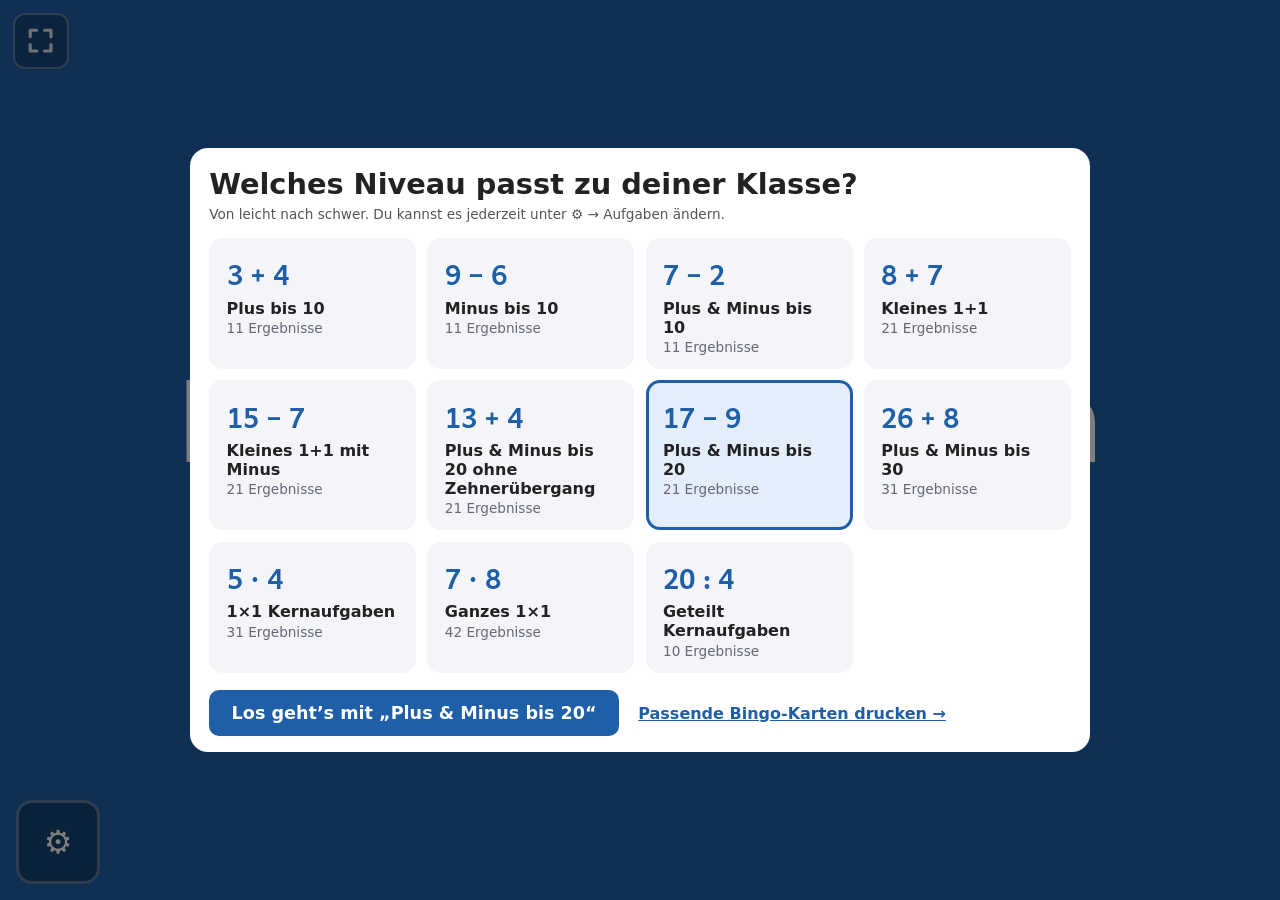
==== index.html @ 3960f3a4 "Tafel: Punktebild im großen Pop-up mit Knopf zum Ergebnis Co-Authored-By: Claude Sonnet 5.5 <noreply" ====
<!doctype html>
<html lang="de">
<head>
  <meta charset="utf-8">
  <meta name="viewport" content="width=device-width, initial-scale=1, viewport-fit=cover">
  <meta name="theme-color" content="#1f5fa8">
  <meta name="apple-mobile-web-app-capable" content="yes">
  <meta name="mobile-web-app-capable" content="yes">
  <meta name="apple-mobile-web-app-title" content="Mathe-Bingo">
  <meta name="apple-mobile-web-app-status-bar-style" content="black-translucent">
  <title>Mathe-Bingo</title>
  <link rel="manifest" href="manifest.webmanifest">
  <link rel="apple-touch-icon" href="icons/icon-180.png">
  <link rel="stylesheet" href="style.css?v=35">
</head>
<body class="game">

<div id="screenTouch" class="screen">
  <button id="btnTouch" aria-label="Aufgabe würfeln"></button>
  <p id="touchCount" class="touch-count" hidden></p>
  <h1 id="startTitle">Bitte berühren</h1>
  <p id="startHint">Tippe, um eine Aufgabe zu würfeln</p>
</div>

<div id="screenTask" class="screen" hidden>
  <div id="task" class="task schrift" aria-live="polite"></div>
  <!-- fester Platz unter der Aufgabe: Aufdecken verschiebt die Aufgabe nicht -->
  <div id="taskExtras">
    <div id="dots" class="dots"></div>
    <button id="btnDots" class="result-btn" hidden>Punktebild zeigen</button>
    <button id="btnResult" class="result-btn" hidden>Ergebnis zeigen</button>
    <div id="result" class="result schrift" hidden></div>
  </div>
</div>

<div id="screenDone" class="screen" hidden>
  <div id="doneTitle">Alle Aufgaben wurden gewürfelt! 🎉</div>
  <span id="doneHint">Drücke „Weiter“, um neu zu starten.</span>
</div>

<div id="screenBoard" class="screen" hidden>
  <div id="boardCount"></div>
  <div id="boardMain">
    <div id="boardLast" class="schrift" aria-live="polite"></div>
    <!-- fester Platz unter der Aufgabe: Aufdecken verschiebt die Aufgabe nicht -->
    <div id="boardExtras">
      <button id="btnBoardDots" class="result-btn" hidden>Punktebild zeigen</button>
      <button id="btnBoardResult" class="result-btn" hidden>Ergebnis zeigen</button>
    </div>
  </div>
  <button id="btnBoardList" hidden>Alle Ergebnisse</button>
  <div id="boardList" class="schrift" title="Antippen zum Verstecken" hidden></div>
  <button id="btnBoardFs" hidden></button>
  <div id="dotsPop" class="schrift" hidden title="Antippen zum Schließen"></div>
  <div id="resultPop" class="schrift" hidden title="Antippen zum Schließen"></div>
</div>

<div id="tafelBtns" hidden>
  <button id="btnTafelDots">Tafel: Punktebild</button>
  <button id="btnTafelResult">Tafel: Ergebnis</button>
</div>

<div id="syncDot" hidden></div>
<div id="repeatHint">🔊 Nochmal</div>
<div id="lockBar"></div>
<canvas id="confetti" hidden></canvas>
<button id="btnWeiter" hidden>Weiter</button>
<button id="btnGear" aria-label="Einstellungen">⚙️</button>
<button id="btnFs" hidden></button>

<div id="drawer" hidden>
  <div id="drawerInner" role="dialog" aria-label="Einstellungen">
    <div id="drawerHead">
      <h2>⚙️ Einstellungen</h2>
      <button id="btnCloseDrawer">✕ Schließen</button>
    </div>
    <div id="drawerTabs" role="tablist">
      <button data-tab="spiel" role="tab"><span class="ico">🎲</span>Spiel</button>
      <button data-tab="aufgaben" role="tab"><span class="ico">🧮</span>Aufgaben</button>
      <button data-tab="geraet" role="tab"><span class="ico">📱</span>Dieses iPad</button>
      <button data-tab="verbinden" role="tab"><span class="ico">📡</span>Verbinden<span id="tabDot" hidden></span></button>
      <button data-tab="mehr" role="tab"><span class="ico">➕</span>Mehr</button>
    </div>

    <div id="drawerBody">
      <!-- ── Spiel ─────────────────────────────────────────── -->
      <section data-tab="spiel">
        <div class="scard">
          <h3>Gewürfelte Aufgaben <span class="tiny" id="drawnCount"></span></h3>
          <div class="tiny" id="drawnHint">In der Reihenfolge, in der sie gewürfelt wurden. Die neueste ist gelb umrandet.</div>
          <div id="drawnTasks" class="schrift"></div>
          <div class="btnrow">
            <button id="btnUndo" class="sbtn light">↶ Letzte zurücknehmen</button>
            <button id="btnReset" class="sbtn dark">↺ Neues Spiel</button>
            <button id="btnSort" class="sbtn light">Nach Größe sortieren</button>
          </div>
        </div>
        <div class="scard">
          <h3>Zahlen im Topf <span class="tiny" id="topfCount"></span></h3>
          <div class="tiny">Antippen, um eine Zahl heraus- oder hineinzunehmen.</div>
          <div id="topfGrid" class="toggle-grid schrift"></div>
          <div class="btnrow">
            <button id="btnTopfAll" class="sbtn light">Alle</button>
            <button id="btnTopfNone" class="sbtn light">Keine</button>
            <button id="btnTopfNoZero" class="sbtn light">Ohne 0</button>
          </div>
        </div>
      </section>

      <!-- ── Aufgaben ──────────────────────────────────────── -->
      <section data-tab="aufgaben" hidden>
        <div class="scard">
          <h3>Schnellwahl</h3>
          <button id="btnAllLevels" class="sbtn dark">Alle Niveaus mit Beispielen ansehen</button>
          <div class="btnrow" id="presets"></div>
        </div>
        <div class="scard">
          <h3>Was kommt nur einmal?</h3>
          <div class="seg words" id="uniqueSeg">
            <button data-unique="result">Jedes Ergebnis</button>
            <button data-unique="task">Jede Aufgabe</button>
          </div>
          <div class="tiny"><b>Jedes Ergebnis</b>: für Bingo und Lotto, jede Zahl im Topf kommt genau einmal.
            <b>Jede Aufgabe</b>: keine Aufgabe doppelt, aber ein Ergebnis kann mehrmals kommen (z. B. 3 + 4 und später 5 + 2).
            Eine Änderung startet ein neues Spiel, der Topf bleibt.</div>
        </div>
        <div class="scard">
          <div class="tiny">Eine Änderung hier startet ein neues Spiel.</div>
          <div class="setrow">
            <span class="lbl">Rechenart</span>
            <div class="seg schrift" id="modeSeg">
              <button data-mode="plus" aria-label="Plus">+</button>
              <button data-mode="minus" aria-label="Minus">−</button>
              <button data-mode="plusminus" aria-label="Plus und Minus">+ −</button>
              <button data-mode="mal" aria-label="Mal">·</button>
              <button data-mode="geteilt" aria-label="Geteilt">:</button>
              <button data-mode="malgeteilt" aria-label="Mal und Geteilt">· :</button>
            </div>
          </div>
          <div class="setrow" id="rowMax">
            <span class="lbl">Zahlenraum bis</span>
            <div class="seg schrift" id="maxSeg">
              <button data-max="5">5</button>
              <button data-max="10">10</button>
              <button data-max="20">20</button>
              <button data-max="30">30</button>
              <button data-max="50">50</button>
              <button data-max="100">100</button>
            </div>
          </div>
          <div class="setrow" id="rowSmall">
            <label class="switch"><span class="lbl">Kleines 1+1 <span class="tiny">beide Zahlen höchstens 10, z. B. 7 + 8, 15 − 7</span></span><input type="checkbox" id="chkSmall"></label>
          </div>
          <div class="setrow" id="rowCrossing">
            <label class="switch"><span class="lbl">Zehnerübergang <span class="tiny">z. B. 8 + 5, 13 − 6</span></span><input type="checkbox" id="chkCrossing"></label>
          </div>
          <div class="setrow col" id="rowRows">
            <span class="lbl">Einmaleins-Reihen</span>
            <div id="rowGrid" class="toggle-grid schrift"></div>
            <div class="btnrow">
              <button id="btnRowsCore" class="sbtn light">Kernreihen 1, 2, 5, 10</button>
              <button id="btnRowsAll" class="sbtn light">Alle</button>
            </div>
          </div>
          <div class="setrow" id="rowSquares">
            <label class="switch"><span class="lbl">Quadrataufgaben <span class="tiny">3 · 3, 4 · 4 …</span></span><input type="checkbox" id="chkSquares"></label>
          </div>
        </div>
      </section>

      <!-- ── Dieses iPad ───────────────────────────────────── -->
      <section data-tab="geraet" hidden>
        <div class="scard">
          <div class="tiny">Diese Einstellungen gelten nur für dieses Gerät.</div>
          <div class="setrow col">
            <span class="lbl">Farbe</span>
            <div id="colorRow"></div>
            <div class="tiny">Gewürfelte Aufgaben erscheinen in dieser Farbe, auch auf der Tafel.</div>
          </div>
          <div class="setrow">
            <span class="lbl">Punktebild</span>
            <div class="seg words" id="dotsSeg">
              <button data-show="off">Aus</button>
              <button data-show="tap">Auf Antippen</button>
              <button data-show="always">Immer</button>
            </div>
          </div>
          <div class="setrow">
            <span class="lbl">Ergebnis</span>
            <div class="seg words" id="resultSeg">
              <button data-show="off">Aus</button>
              <button data-show="tap">Auf Antippen</button>
              <button data-show="always">Immer</button>
            </div>
            <div class="tiny full">„Auf Antippen“: Unter der Aufgabe erscheint ein Knopf, der Punktebild oder Ergebnis aufdeckt.</div>
          </div>
          <div class="setrow">
            <label class="switch"><span class="lbl">Aufgabe vorlesen <span class="tiny">echte Stimme (Jeuwre)</span></span><input type="checkbox" data-opt="speech"></label>
          </div>
          <div class="setrow">
            <label class="lbl" for="optVolume">Lautstärke</label>
            <div class="ctl vol">
              <input id="optVolume" type="range" data-opt="volume" min="0.1" max="1" step="0.05">
              <span class="tiny" id="volVal"></span>
            </div>
          </div>
          <div class="setrow">
            <span class="lbl">Stimmprobe</span>
            <button id="btnTestVoice" class="sbtn light">🔊 Probe hören</button>
          </div>
          <div class="setrow col">
            <span class="lbl">Würfel-Klang <span class="tiny">Antippen zum Anhören und Auswählen</span></span>
            <div id="soundList" class="sound-list"></div>
          </div>
          <div class="setrow">
            <label class="switch"><span class="lbl">Konfetti beim Ergebnis</span><input type="checkbox" data-opt="fxConfetti"></label>
          </div>
          <div class="setrow" id="rowFullscreen">
            <span class="lbl">Vollbild</span>
            <button id="btnFullscreen" class="sbtn light">Einschalten</button>
          </div>
        </div>

        <div class="scard">
          <h3>Würfeln</h3>
          <div class="setrow">
            <span class="lbl">Würfeln mit</span>
            <div class="seg words" id="trigSeg">
              <button data-trig="tap">Antippen</button>
              <button data-trig="switch">Taster</button>
              <button data-trig="both">Beides</button>
            </div>
          </div>
          <div class="setrow" id="keyRow">
            <span class="lbl">Der Taster sendet</span>
            <div class="seg words" id="keySeg">
              <button data-key="Space">Leertaste</button>
              <button data-key="Enter">Enter</button>
              <button data-key="mouse">Mausklick</button>
              <button id="btnLearn">Anlernen</button>
            </div>
            <div class="tiny full" id="keyInfo"></div>
            <div class="tiny full">Wichtig: Die „Schaltersteuerung“ in den iPad-Bedienungshilfen muss für diesen Taster aus sein.</div>
          </div>
          <div class="setrow">
            <label class="switch"><span class="lbl">„Weiter“-Knopf nach jeder Aufgabe</span><input type="checkbox" id="optWeiter"></label>
          </div>
          <div class="setrow" id="lockRow">
            <span class="lbl">Sperrzeit nach dem Ergebnis</span>
            <div class="seg words" id="lockSeg">
              <button data-lock="0">0 s</button>
              <button data-lock="3">3 s</button>
              <button data-lock="5">5 s</button>
              <button data-lock="10">10 s</button>
              <button data-lock="20">20 s</button>
            </div>
            <div class="tiny full">Beginnt, wenn die Aufgabe fertig vorgelesen ist. So lange bleibt die Aufgabe stehen, bevor neu gewürfelt werden kann. Antippen in dieser Zeit liest sie nochmal vor.</div>
          </div>
        </div>

      </section>

      <!-- ── Verbinden ─────────────────────────────────────── -->
      <section data-tab="verbinden" hidden>
        <div class="scard">
          <h3>Status</h3>
          <div class="tiny" id="syncStatus">Nicht verbunden. Dieses iPad spielt allein.</div>
          <div id="codeBig" hidden></div>
        </div>

        <div class="scard">
          <h3 id="shareTitle">Gemeinsames Spiel starten</h3>
          <div class="tiny" id="shareDesc">Mehrere iPads würfeln dann aus einem Topf, kein Ergebnis kommt doppelt.</div>
          <button id="btnShare" class="sbtn bigbtn">Gemeinsames Spiel starten</button>
          <div id="qrBox" class="qr-box" hidden>
            <div id="qr" class="qr"></div>
            <div class="tiny">Mit der Kamera eines anderen iPads scannen. Läuft die App dort vom Home-Bildschirm, stattdessen den Spielcode eintippen.</div>
          </div>
        </div>

        <div class="scard" id="joinBox">
          <h3>Einem Spiel beitreten</h3>
          <div class="tiny">Den Spielcode eingeben, der auf dem anderen iPad unter ⚙️ → Verbinden steht.</div>
          <div class="btnrow">
            <input id="joinInput" type="text" autocapitalize="off" autocomplete="off" spellcheck="false" placeholder="Spielcode">
            <button id="btnJoin" class="sbtn">Beitreten</button>
          </div>
          <div class="tiny" id="joinError" hidden>Diesen Code kenne ich nicht. Er steht auf dem anderen iPad unter ⚙️ → Verbinden.</div>
        </div>

        <div class="scard">
          <h3>Tafel-Ansicht (Beamer, Smartboard)</h3>
          <div class="tiny" id="boardInfo">Erst ein gemeinsames Spiel starten oder beitreten, dann lässt sich hier die Tafel verbinden.</div>
          <div class="tiny" id="boardLinkBox" hidden>Link für den Beamer-Rechner: <b id="boardLink"></b></div>
          <div class="btnrow">
            <button id="btnBoardQr" class="sbtn" hidden>QR-Code für die Tafel</button>
            <button id="btnCopyBoard" class="sbtn light" hidden>Link kopieren</button>
            <button id="btnBoardMode" class="sbtn light" hidden>Dieses Gerät als Tafel</button>
          </div>
          <div id="qrBoardBox" class="qr-box" hidden>
            <div id="qrBoard" class="qr"></div>
            <div class="tiny">Mit der Kamera der Tafel scannen. Sie öffnet dann die Tafel-Ansicht.</div>
          </div>
        </div>

        <div class="scard">
          <div class="tiny">Der Abgleich braucht Internet und läuft über einen öffentlichen Server (HiveMQ, als Ersatz EMQX).
            Übertragen werden nur die Aufgaben, die Aufgaben-Einstellungen und ein zufälliger Spielcode, keine Namen und keine Gerätedaten.
            Vorlesen, Klang und die anderen Einstellungen unter „Dieses iPad“ bleiben auf jedem Gerät für sich.</div>
          <button id="btnLeave" class="sbtn light" hidden>Verbindung trennen</button>
        </div>
      </section>

      <!-- ── Mehr ──────────────────────────────────────────── -->
      <section data-tab="mehr" hidden>
        <div class="scard">
          <h3>🖨️ Bingokarten und Lottoscheine</h3>
          <div class="tiny">Zum Ausdrucken, mit genau den Zahlen im Topf.</div>
          <a class="sbtn" href="druck.html">Ausdrucke öffnen</a>
        </div>
        <div class="scard">
          <h3>📖 Anleitung</h3>
          <div class="tiny">Alles zum Spielen, zu den Einstellungen, zum Taster, zum Verbinden und zu den Ausdrucken.</div>
          <button id="btnGuide" class="sbtn light">Anleitung öffnen</button>
        </div>
        <div class="scard">
          <h3>ℹ️ Über diese App</h3>
          <div class="tiny">Mathe-Bingo. Alle Apps wurden per Vibe-Coding mit Claude erstellt.</div>
          <p class="copyright-line" style="margin:16px 0 0;font-size:.8rem;opacity:.75;text-align:center;line-height:1.4;text-align:left">© 2026 Walteroelf · Work in Progress · <a href="https://github.com/Walteroelf/MatheBingo/blob/main/LICENSE.md" target="_blank" rel="noopener" style="color:inherit">CC BY-NC-SA 4.0</a></p>
        </div>
      </section>
    </div>
  </div>
</div>

<div id="guide" hidden>
  <div id="guideInner" role="dialog" aria-label="Anleitung">
    <div id="guideHead">
      <h2>📖 Anleitung</h2>
      <button id="btnCloseGuide">✕ Schließen</button>
    </div>
    <div id="guideBody"></div>
  </div>
</div>

<div id="levels" hidden>
  <div id="levelsInner" role="dialog" aria-label="Aufgabenniveau wählen">
    <h2>Welches Niveau passt zu deiner Klasse?</h2>
    <p class="tiny">Von leicht nach schwer. Du kannst es jederzeit unter ⚙️ → Aufgaben ändern.</p>
    <div id="levelGrid"></div>
    <div id="levelFoot">
      <button id="btnLevelGo" class="sbtn"></button>
      <button id="btnLevelCancel" class="sbtn light">Abbrechen</button>
      <a id="btnLevelPrint" href="druck.html">Passende Bingo-Karten drucken →</a>
    </div>
  </div>
</div>

<dialog id="confirmDlg">
  <p id="confirmText"></p>
  <div class="dlg-actions">
    <button type="button" id="confirmNo" class="sbtn light">Abbrechen</button>
    <button type="button" id="confirmYes" class="sbtn">Ja, weiter</button>
  </div>
</dialog>

<script src="core.js?v=24"></script>
<script src="sounds.js?v=18"></script>
<script src="sync.js?v=6"></script>
<script src="guide.js?v=1"></script>
<script src="app.js?v=39"></script>
<script>
if ('serviceWorker' in navigator) navigator.serviceWorker.register('sw.js').catch(() => {});
</script>
</body>
</html>
---- style.css ----
/* Andika: Leselern-Schrift von SIL (OFL), wie im ABC-Bingo */
@font-face {
  font-family: "Andika"; font-weight: 400; font-display: block;
  src: url("fonts/andika-latin-400.woff2") format("woff2");
}
@font-face {
  font-family: "Andika"; font-weight: 700; font-display: block;
  src: url("fonts/andika-latin-700.woff2") format("woff2");
}

/* Mathe ist blau: Berühren-Bildschirm hell, Aufgaben-Bildschirm dunkel */
:root {
  --blue: #1f5fa8;
  --blue-dark: #123a6b;
  --yellow: #f0c020;
  --panel: #f6f8fa;
  --text: #1d2433;
  --muted: #555;
}

*, *::before, *::after { box-sizing: border-box; }
html, body { margin: 0; font-family: system-ui, -apple-system, "Segoe UI", sans-serif; color: var(--text); }
button, input, select { font: inherit; }
button { cursor: pointer; }
button:disabled { opacity: 0.45; cursor: not-allowed; }
button:focus-visible, input:focus-visible, select:focus-visible, a:focus-visible { outline: 3px solid var(--yellow); outline-offset: 2px; }
[hidden] { display: none !important; }

.schrift { font-family: "Andika", system-ui, sans-serif; font-weight: 700; }

/* ---------- Spiel ---------- */
body.game {
  width: 100%; height: 100%;
  overflow: hidden;
  -webkit-user-select: none; user-select: none;
  touch-action: manipulation;
  overscroll-behavior: none;
}
.screen {
  position: fixed; inset: 0;
  display: flex; flex-direction: column;
  align-items: center; justify-content: center;
}

#screenTouch { background: var(--blue); color: #fff; }
#screenTouch h1 {
  font-size: clamp(2.8rem, 11vw, 7rem);
  font-weight: 900; text-align: center; padding: 1rem; margin: 0;
  pointer-events: none;
}
#screenTouch p {
  color: rgba(255, 255, 255, 0.75);
  font-size: clamp(1rem, 3.5vw, 2rem);
  margin: 1rem 0 0; text-align: center; padding: 0 1rem;
  pointer-events: none;
}
#screenTouch .touch-count {
  position: absolute; top: calc(1.2rem + env(safe-area-inset-top)); left: 0; right: 0;
  margin: 0; font-size: clamp(0.9rem, 2.8vw, 1.4rem);
}
#btnTouch {
  position: absolute; inset: 0;
  background: transparent; border: none;
  -webkit-tap-highlight-color: transparent;
}

/* Obere Hälfte: Aufgabe (unten bündig), untere Hälfte: Punktebild und Ergebnis.
   Feste Aufteilung wie auf der Tafel, damit die Aufgabe beim Aufdecken stehen bleibt.
   Sind Punktebild und Ergebnis beide aus, steht die Aufgabe in der Mitte. */
#screenTask {
  background: var(--blue-dark); color: #fff; padding: 1rem 1rem 8rem; cursor: pointer;
  display: grid; grid-template-rows: 1fr 1fr; justify-items: center;
}
#screenTask .task { align-self: end; padding-bottom: 3vh; }
#taskExtras {
  align-self: stretch; align-content: flex-start; min-height: 0; max-width: 100%; overflow: hidden;
  display: flex; flex-wrap: wrap; justify-content: center; align-items: center;
  gap: 2vh 5vw; padding-top: 3vh;
}
#screenTask.noextras { grid-template-rows: 1fr; }
#screenTask.noextras .task { align-self: center; padding-bottom: 0; }
#screenTask.noextras #taskExtras { display: none; }
#screenTask .task {
  font-size: min(22vw, 40vh);
  line-height: 1;
  display: flex; align-items: center; gap: 0.18em;
  white-space: nowrap;
  font-variant-numeric: tabular-nums;
  pointer-events: none;
  transition: opacity 0.1s;
}
#screenTask .task.rolling { opacity: 0.2; }
#screenTask .op { color: var(--yellow); }
#screenTask .op.mul { font-size: 1.05em; line-height: 0.5; }

/* Ergebnis-Knopf mittig unter dem Punktebild */
.result-btn {
  padding: 14px 30px; border-radius: 16px;
  border: 3px solid rgba(255, 255, 255, 0.6); background: rgba(255, 255, 255, 0.12);
  color: #fff; font-weight: 800; font-size: clamp(1.1rem, 3vw, 1.6rem);
  -webkit-tap-highlight-color: transparent;
}
.result { font-size: min(12vw, 20vh); line-height: 1; color: var(--yellow); pointer-events: none; }

#screenDone {
  background: var(--blue-dark); color: #fff;
  font-size: clamp(1.6rem, 6vw, 3.2rem); font-weight: 900;
  text-align: center; padding: 2rem;
}
#screenDone span { font-size: 0.55em; font-weight: 400; margin-top: 1rem; }

#btnWeiter {
  position: fixed;
  right: calc(1rem + env(safe-area-inset-right)); bottom: calc(1rem + env(safe-area-inset-bottom));
  width: clamp(80px, 18vw, 110px); height: clamp(80px, 18vw, 110px);
  border-radius: 20px;
  background: linear-gradient(180deg, #3a86e0, #174a86);
  color: #fff; border: 4px solid #fff;
  font-weight: 900; font-size: clamp(0.95rem, 2.5vw, 1.2rem);
  box-shadow: 0 10px 28px rgba(0, 0, 0, 0.4);
  z-index: 60;
  -webkit-tap-highlight-color: transparent;
}

#btnGear {
  position: fixed;
  left: calc(1rem + env(safe-area-inset-left)); bottom: calc(1rem + env(safe-area-inset-bottom));
  width: clamp(64px, 14vw, 84px); height: clamp(64px, 14vw, 84px);
  border-radius: 16px; background: rgba(0, 0, 0, 0.3);
  color: #fff; border: 3px solid rgba(255, 255, 255, 0.3);
  font-size: clamp(1.4rem, 4vw, 2rem);
  z-index: 60;
  -webkit-tap-highlight-color: transparent;
}

#repeatHint {
  position: fixed; bottom: 7rem; left: 50%;
  transform: translateX(-50%);
  background: rgba(0, 0, 0, 0.6); color: #fff;
  font-size: 1rem; font-weight: 700;
  padding: 0.4rem 1rem; border-radius: 20px;
  opacity: 0; transition: opacity 0.2s;
  pointer-events: none; z-index: 55;
}
#repeatHint.show { opacity: 1; }

#confetti { position: fixed; inset: 0; pointer-events: none; z-index: 58; }

/* Punktebilder */
.dots { display: flex; flex-wrap: wrap; justify-content: center; align-items: center; gap: 2.5vmin; pointer-events: none; }
.dots:empty { display: none; }
.dots .sign { font-size: 5vmin; font-weight: 800; color: var(--yellow); }
.ds { display: contents; }
.frames { display: flex; flex-wrap: wrap; gap: 1.5vmin; justify-content: center; }
.frame {
  --d: calc(clamp(16px, 3.6vmin, 38px) * var(--k, 1));
  display: grid;
  grid-template-columns: repeat(5, var(--d));
  gap: calc(var(--d) / 4);
  padding: calc(var(--d) / 4);
  border: 2px solid rgba(255, 255, 255, 0.45);
  border-radius: 10px;
}
.frame .dot { width: var(--d); height: var(--d); }
.dot { border-radius: 50%; border: 2px solid rgba(255, 255, 255, 0.35); }
.dot.on { background: #fff; border-color: #fff; }
.b .dot.on { background: var(--yellow); border-color: var(--yellow); }
.dot.gone { background: transparent; border: 2px dashed rgba(255, 255, 255, 0.7); position: relative; }
.dot.gone::after {
  content: "";
  position: absolute; left: -3px; right: -3px; top: 50%;
  border-top: 3px solid var(--yellow);
  transform: rotate(-45deg);
}
.array { --d: clamp(12px, 2.8vmin, 30px); display: grid; gap: calc(var(--d) / 4); }
.array .dot { width: var(--d); height: var(--d); }
.array .dot.col5 { margin-right: calc(var(--d) / 2); }
.array .dot.row5 { margin-bottom: calc(var(--d) / 2); }

/* ---------- Einstellungen (aufgebaut wie im ABC-Bingo) ---------- */
#drawer {
  position: fixed; inset: 0; background: rgba(0, 0, 0, 0.5);
  z-index: 70; display: flex; align-items: flex-end;
}
#drawerInner {
  width: 100%; max-width: 760px; margin: 0 auto; background: #eef1f4;
  border-radius: 22px 22px 0 0;
  display: flex; flex-direction: column;
  height: min(88vh, 900px);
}
#drawerHead {
  display: flex; align-items: center; justify-content: space-between; gap: 1rem;
  padding: 1rem 1.2rem 0.6rem;
}
#drawerHead h2 { font-size: 1.3rem; font-weight: 800; margin: 0; }
#btnCloseDrawer, #btnCloseGuide {
  padding: 10px 18px; border-radius: 12px; border: none;
  background: var(--blue); color: #fff; font-weight: 700;
}
#drawerTabs {
  display: grid; grid-template-columns: repeat(5, 1fr); gap: 0.3rem;
  margin: 0 1.2rem; padding: 0.3rem; border-radius: 14px; background: #dde2e7;
}
#drawerTabs button {
  position: relative;
  padding: 0.6rem 0.2rem; border: none; border-radius: 11px;
  background: transparent; color: #333; font-size: 0.95rem; font-weight: 700;
}
#drawerTabs button .ico { display: block; font-size: 1.3rem; line-height: 1.2; }
#drawerTabs button.on { background: #fff; box-shadow: 0 1px 4px rgba(0, 0, 0, 0.15); }
#drawerBody {
  flex: 1; overflow-y: auto; -webkit-overflow-scrolling: touch;
  padding: 1rem 1.2rem calc(2rem + env(safe-area-inset-bottom));
}
#drawerBody section { display: flex; flex-direction: column; gap: 0.9rem; }
.scard {
  background: #fff; border-radius: 16px; padding: 1rem;
  display: flex; flex-direction: column; gap: 0.6rem;
}
.scard h3 { font-size: 1.05rem; font-weight: 800; margin: 0; display: flex; align-items: center; justify-content: space-between; gap: 0.5rem; }
.scard h3 .tiny { font-weight: 400; }
.setrow {
  display: flex; align-items: center; justify-content: space-between; gap: 0.8rem; flex-wrap: wrap;
  padding: 0.3rem 0;
}
.setrow.col { flex-direction: column; flex-wrap: nowrap; align-items: stretch; }
.setrow.col > * { flex: none; }
.setrow .full { flex-basis: 100%; }
.setrow + .setrow { border-top: 1px solid #eee; padding-top: 0.8rem; }
.lbl { font-weight: 700; font-size: 1rem; }
.lbl .tiny { font-weight: 400; margin-left: 0.3em; }
.setrow .seg { flex: 0 1 26rem; min-width: 0; }
.setrow .ctl { display: flex; align-items: center; gap: 0.6rem; flex: 0 1 26rem; }
.setrow input[type="range"] { flex: 1; min-width: 0; }
.ctl.vol .tiny { min-width: 3em; text-align: right; }
.switch { display: flex; align-items: center; justify-content: space-between; gap: 1rem; width: 100%; cursor: pointer; }
.switch input {
  appearance: none; -webkit-appearance: none; flex: none; margin: 0;
  width: 3.2rem; height: 1.9rem; border-radius: 1rem; background: #ccc;
  position: relative; cursor: pointer; transition: background 0.15s;
}
.switch input::after {
  content: ""; position: absolute; top: 0.2rem; left: 0.2rem;
  width: 1.5rem; height: 1.5rem; border-radius: 50%; background: #fff;
  box-shadow: 0 1px 3px rgba(0, 0, 0, 0.3); transition: transform 0.15s;
}
.switch input:checked { background: var(--blue); }
.switch input:checked::after { transform: translateX(1.3rem); }
.tiny { font-size: 0.85rem; color: var(--muted); margin: 0; }
.btnrow { display: flex; flex-wrap: wrap; gap: 0.5rem; align-items: center; }
select { padding: 9px 12px; border-radius: 10px; border: 2px solid #ccc; background: #fff; color: var(--text); max-width: 100%; }

.sbtn {
  display: inline-block;
  padding: 10px 16px; border-radius: 10px; border: none;
  background: var(--blue); color: #fff; font-weight: 700;
  text-decoration: none; align-self: flex-start;
}
.sbtn.light { background: #ddd; color: #333; }
.sbtn.dark { background: var(--blue-dark); color: #fff; }

.seg { display: flex; gap: 0.4rem; }
.seg button {
  flex: 1; padding: 10px 0; border-radius: 10px;
  border: 2px solid var(--blue); background: #fff; color: var(--blue); font-size: 1.3rem;
}
.seg button.on { background: var(--blue); color: #fff; }
.seg.words button { font-size: 1rem; font-weight: 700; padding: 10px 4px; }

.toggle-grid { display: grid; grid-template-columns: repeat(auto-fill, minmax(2.8rem, 1fr)); gap: 0.4rem; }
.toggle-grid button {
  height: 2.8rem; border-radius: 10px; border: 2px solid var(--blue);
  background: var(--blue); color: #fff; font-size: 1.25rem; padding: 0;
}
.toggle-grid button.off { background: #fff; color: #aaa; border-color: #ccc; text-decoration: line-through; }
#rowGrid { grid-template-columns: repeat(auto-fill, minmax(3.4rem, 1fr)); }
.sound-list { display: grid; grid-template-columns: repeat(3, 1fr); gap: 0.4rem; }
.sound-list button {
  padding: 12px 10px; border-radius: 12px; border: 2px solid var(--blue);
  background: #fff; color: var(--blue); font-size: 1rem; font-weight: 700; text-align: left;
}
.sound-list button.on { background: var(--blue); color: #fff; }

#drawnTasks { display: flex; flex-wrap: wrap; gap: 0.4rem; min-height: 2.4rem; }
.chip {
  background: var(--blue); color: #fff;
  height: 2.4rem; padding: 0 0.6rem; border-radius: 10px;
  display: inline-flex; align-items: center; gap: 0.35em;
  font-size: 1.15rem;
}
.chip small { font-size: 0.72em; opacity: 0.85; font-weight: 400; }
.chip.last { box-shadow: 0 0 0 3px var(--yellow); }
#colorRow { display: flex; flex-wrap: wrap; gap: 0.5rem; }
#colorRow button {
  width: 3rem; height: 3rem; border-radius: 50%; cursor: pointer;
  border: 4px solid #fff; box-shadow: 0 0 0 2px #ccc;
}
#colorRow button.on { box-shadow: 0 0 0 4px var(--text); }
.drawn-empty { font-size: 0.85rem; color: #999; align-self: center; }

#keyInfo:empty { display: none; }

/* Anleitung (aus README.md) über dem Menü */
#guide {
  position: fixed; inset: 0; z-index: 210; background: rgba(0, 0, 0, 0.5);
  display: flex; align-items: center; justify-content: center;
  padding: calc(0.8rem + env(safe-area-inset-top)) 0.8rem calc(0.8rem + env(safe-area-inset-bottom));
}
#guideInner {
  width: 100%; max-width: 760px; height: 100%; background: #fff; border-radius: 18px;
  display: flex; flex-direction: column; overflow: hidden;
}
#guideHead {
  display: flex; align-items: center; justify-content: space-between; gap: 1rem;
  padding: 0.8rem 1rem; border-bottom: 1px solid #e3e6ea;
}
#guideHead h2 { font-size: 1.3rem; font-weight: 800; margin: 0; }
#guideBody {
  flex: 1; overflow-y: auto; -webkit-overflow-scrolling: touch;
  padding: 0.4rem 1.2rem 2rem; font-size: 1.02rem; line-height: 1.5; color: #222;
  user-select: text; -webkit-user-select: text;
}
#guideBody h1 { display: none; }
#guideBody h2 { font-size: 1.25rem; font-weight: 800; margin: 1.4rem 0 0.4rem; }
#guideBody h3 { font-size: 1.08rem; font-weight: 800; margin: 1.1rem 0 0.3rem; }
#guideBody p, #guideBody ul, #guideBody ol, #guideBody table, #guideBody pre { margin: 0.5rem 0; }
#guideBody ul, #guideBody ol { padding-left: 1.4rem; }
#guideBody li { margin: 0.2rem 0; }
#guideBody table { border-collapse: collapse; width: 100%; font-size: 0.95rem; }
#guideBody th, #guideBody td { border: 1px solid #dde1e6; padding: 0.4rem 0.5rem; text-align: left; vertical-align: top; }
#guideBody th { background: #f3f5f7; }
#guideBody code { background: #f0f2f4; border-radius: 4px; padding: 0 0.25em; font-size: 0.92em; }
#guideBody pre { background: #f0f2f4; border-radius: 8px; padding: 0.6rem 0.8rem; overflow-x: auto; }
#guideBody pre code { padding: 0; }
#guideBody a { color: var(--blue); }

/* Sperrzeit ohne „Weiter“: Balken bleibt voll, solange vorgelesen wird, und läuft dann ab */
#lockBar {
  position: fixed; left: 0; bottom: 0; height: 8px; width: 100%;
  background: rgba(255, 255, 255, 0.75); z-index: 65; pointer-events: none;
  transform-origin: left; transform: scaleX(0);
}
#lockBar.run { animation: lockrun linear both; }
@keyframes lockrun { from { transform: scaleX(1); } to { transform: scaleX(0); } }
#btnLearn.learning { background: var(--yellow); border-color: #b08a00; color: #333; }

/* Mehrere iPads */
#tabDot, #syncDot { border-radius: 50%; background: #f0a020; }
#tabDot { position: absolute; top: 0.45rem; right: 0.5rem; width: 10px; height: 10px; }
#syncDot {
  position: fixed; top: calc(1rem + env(safe-area-inset-top)); right: calc(1rem + env(safe-area-inset-right));
  width: 14px; height: 14px; border: 2px solid rgba(255, 255, 255, 0.8);
  pointer-events: none; z-index: 70;
}
#tabDot.on, #syncDot.on { background: #3ddc5a; }
#codeBig {
  font-size: 1.8rem; font-weight: 800; letter-spacing: 0.12em; text-align: center;
  padding: 0.5rem; border-radius: 12px; background: #f6f8fa; user-select: text; -webkit-user-select: text;
}
.bigbtn { width: 100%; padding: 14px 16px; font-size: 1.05rem; }
#joinInput {
  flex: 1; min-width: 10rem; padding: 10px 12px; border-radius: 10px;
  border: 2px solid #ccc; font-size: 1.1rem; letter-spacing: 0.08em;
  -webkit-user-select: text; user-select: text;
}
#joinError { color: #b22222; }
#boardLink { word-break: break-all; user-select: text; -webkit-user-select: text; }
.qr-box { display: flex; flex-direction: column; align-items: center; gap: 0.4rem; }
.qr { width: min(260px, 70vw); background: #fff; padding: 6px; border-radius: 10px; }
.qr svg { display: block; width: 100%; height: auto; }

/* Tafel-Ansicht für Beamer und Smartboard */
#screenBoard {
  background: #1d2433; color: #fff; justify-content: flex-start;
  padding: calc(1.2rem + env(safe-area-inset-top)) 1rem 7rem;
}
#btnBoardFs {
  position: fixed;
  right: calc(0.8rem + env(safe-area-inset-right)); bottom: calc(0.8rem + env(safe-area-inset-bottom));
  width: clamp(44px, 8vw, 56px); height: clamp(44px, 8vw, 56px); padding: 0;
  display: flex; align-items: center; justify-content: center;
  border-radius: 12px; background: rgba(0, 0, 0, 0.25);
  color: rgba(255, 255, 255, 0.85); border: 2px solid rgba(255, 255, 255, 0.3);
  z-index: 60;
  -webkit-tap-highlight-color: transparent;
}
/* Vollbild ein/aus oben links auf dem iPad: klein und unauffällig, damit Kinder ihn nicht für das Würfeln halten */
#btnFs {
  position: fixed;
  left: calc(0.8rem + env(safe-area-inset-left)); top: calc(0.8rem + env(safe-area-inset-top));
  width: clamp(44px, 8vw, 56px); height: clamp(44px, 8vw, 56px); padding: 0;
  display: flex; align-items: center; justify-content: center;
  border-radius: 12px; background: rgba(0, 0, 0, 0.25);
  color: rgba(255, 255, 255, 0.85); border: 2px solid rgba(255, 255, 255, 0.3);
  z-index: 60;
  -webkit-tap-highlight-color: transparent;
}
#btnFs svg, #btnBoardFs svg {
  width: 1.4em; height: 1.4em; flex: none;
  fill: none; stroke: currentColor; stroke-width: 2.4; stroke-linecap: round; stroke-linejoin: round;
}
#btnFs svg, #btnBoardFs svg { width: 60%; height: 60%; }
#boardCount { font-size: clamp(1rem, 2.4vw, 1.8rem); opacity: 0.8; align-self: flex-start; }
/* Obere Hälfte: Aufgabe (unten bündig), untere Hälfte: Punktebild und Ergebnis.
   Feste Aufteilung, damit die Aufgabe beim Aufdecken stehen bleibt. */
#boardMain { flex: 1; min-height: 0; width: 100%; display: grid; grid-template-rows: 1fr 1fr; }
#boardExtras {
  align-self: stretch; align-content: flex-start; min-height: 0; overflow: hidden;
  display: flex; flex-wrap: wrap; justify-content: center; align-items: center;
  gap: 2vh 5vw; padding-top: 4vh;
}
#boardExtras .dots, #boardExtras .result { pointer-events: auto; cursor: pointer; }
#boardExtras .frame { --d: calc(clamp(10px, 2.6vmin, 30px) * var(--k, 1)); }
#boardExtras .array { --d: clamp(7px, 1.9vmin, 22px); }
/* Ergebnis als großes Pop-up über der Tafel */
#resultPop {
  position: fixed; inset: 0; z-index: 65; background: rgba(0, 0, 0, 0.6);
  display: flex; align-items: center; justify-content: center; cursor: pointer;
}
#resultPop[hidden] { display: none; }
.pop-box {
  display: flex; flex-direction: column; align-items: center; justify-content: center; gap: 0.1em;
  width: min(92vw, 1100px); min-height: min(80vh, 640px); padding: 3vh 3vw; border-radius: 40px;
  font-size: min(10vw, 17vh); line-height: 1; box-shadow: 0 0 0 6px rgba(255, 255, 255, 0.35);
}
.pop-task { display: flex; align-items: center; gap: 0.18em; font-size: 0.6em; opacity: 0.85; }
.pop-task .op { color: var(--yellow); }
.pop-res { font-size: 2.3em; font-weight: 800; color: var(--yellow); }
#dotsPop {
  position: fixed; inset: 0; z-index: 64; background: rgba(0, 0, 0, 0.6);
  display: flex; align-items: center; justify-content: center; cursor: pointer;
}
#dotsPop[hidden] { display: none; }
#dotsPop .pop-box { gap: 3vh; font-size: min(8vw, 13vh); }
#dotsPop .dots { gap: 3vmin; }
#dotsPop .frame { --d: calc(clamp(16px, 5vmin, 56px) * var(--k, 1)); }
#dotsPop .array { --d: clamp(12px, 3.6vmin, 40px); }
#dotsPop .result-btn { font-size: clamp(1.2rem, 3vw, 2rem); padding: 0.7em 1.6em; background: rgba(255, 255, 255, 0.2); }
/* „Alle Ergebnisse“: klein, rechts neben dem Zahnrad */
#btnBoardList {
  position: fixed; z-index: 60;
  left: calc(1rem + env(safe-area-inset-left) + clamp(64px, 14vw, 84px) + 0.6rem);
  bottom: calc(1rem + env(safe-area-inset-bottom) + (clamp(64px, 14vw, 84px) - clamp(44px, 8vw, 56px)) / 2);
  height: clamp(44px, 8vw, 56px); padding: 0 1rem; border-radius: 12px;
  background: rgba(0, 0, 0, 0.25); color: rgba(255, 255, 255, 0.85);
  border: 2px solid rgba(255, 255, 255, 0.3); font-weight: 700; font-size: clamp(0.85rem, 2vw, 1rem);
  -webkit-tap-highlight-color: transparent;
}
#btnBoardList[hidden] { display: none; }
#boardLast {
  align-self: end; display: flex; align-items: center; justify-content: center;
  font-size: min(14vw, 26vh); line-height: 1; white-space: nowrap;
}
#boardLast > span {
  display: flex; align-items: center; gap: 0.18em;
  border-radius: 0.12em; padding: 0.04em 0.2em;
}
#boardLast .op { color: var(--yellow); }
#boardLast .op.mul { font-size: 1.05em; line-height: 0.5; }
#boardLast.pop { animation: pop 0.5s ease-out; }
@keyframes pop { from { transform: scale(0.6); opacity: 0; } to { transform: scale(1); opacity: 1; } }
#boardList[hidden] { display: none; }
#boardList { cursor: pointer; display: flex; flex-wrap: wrap; justify-content: center; gap: 0.6rem; max-width: 100%; }
#boardList div {
  background: rgba(255, 255, 255, 0.15); border-radius: 12px;
  padding: 0.2rem 0.6rem; font-size: clamp(1.3rem, 3vw, 2.4rem); white-space: nowrap;
}
#boardList.many div { font-size: clamp(1rem, 2.1vw, 1.7rem); padding: 0.1rem 0.45rem; }
#boardList.many { gap: 0.4rem; }
#boardList div.last { box-shadow: 0 0 0 4px var(--yellow); }

@media (max-width: 520px) {
  #colorRow { gap: 0.4rem; }
  #colorRow button { width: 2.5rem; height: 2.5rem; border-width: 3px; }
  #drawerTabs button { font-size: 0.7rem; }
  .setrow .seg, .setrow .ctl { flex-basis: 100%; }
  .sound-list { grid-template-columns: repeat(2, 1fr); }
  #keySeg { display: grid; grid-template-columns: repeat(2, 1fr); }
  .scard h3 { flex-wrap: wrap; }
}

dialog {
  border: none; border-radius: 20px; padding: 20px;
  max-width: min(460px, calc(100vw - 32px));
  color: var(--text);
}
dialog::backdrop { background: rgb(0 0 0 / 0.5); }
dialog p { margin: 0 0 16px; font-size: 1.1rem; }
.dlg-actions { display: flex; flex-wrap: wrap; justify-content: flex-end; gap: 10px; }

/* ---------- Druckseite ---------- */
body.page { background: var(--panel); }
.top {
  display: flex; flex-wrap: wrap; align-items: center; gap: 8px 20px;
  padding: 12px 16px; background: var(--blue); color: #fff;
}
.top h1 { font-size: 1.3rem; font-weight: 900; margin: 0; }
.top .back { color: #fff; font-weight: 700; text-decoration: none; padding: 8px 12px; border-radius: 10px; background: rgba(255, 255, 255, 0.18); }
main { max-width: 1100px; margin: 0 auto; padding: 16px; }
.panel { background: #fff; border-radius: 18px; padding: 16px; display: flex; flex-direction: column; gap: 14px; margin-bottom: 20px; }
.panel .info { margin: 0; }
.panel .seg { max-width: 420px; }
.panel .seg button { font-size: 1.05rem; font-weight: 700; }
.controls { display: flex; flex-wrap: wrap; gap: 12px 24px; align-items: center; }
.controls label { display: flex; align-items: center; gap: 8px; }
.check { display: flex; align-items: center; gap: 0.5rem; }
.check input { width: 1.4rem; height: 1.4rem; flex: none; }
.controls input[type="number"] { width: 5em; padding: 9px 10px; border-radius: 10px; border: 2px solid #ccc; }

.cards { display: grid; grid-template-columns: repeat(auto-fill, minmax(300px, 1fr)); gap: 20px; }
.bingo-card { container-type: inline-size; background: #fff; color: #111; border: 3px solid #222; border-radius: 14px; padding: 14px; break-inside: avoid; }
.bingo-card .title { font-weight: 800; font-size: 1.2rem; text-align: center; }
.bingo-card .sub { text-align: center; font-size: 0.9rem; color: #555; margin-bottom: 8px; }
.card-grid { display: grid; grid-template-columns: repeat(var(--n), 1fr); border: 2px solid #222; }
.card-grid div {
  aspect-ratio: 1;
  display: flex; align-items: center; justify-content: center;
  border: 1px solid #222;
  font-size: calc(8.5rem / var(--n));
  font-size: calc(46cqw / var(--n)); /* passt sich der Kästchengröße an */
  line-height: 1;
}

.cards.lotto { grid-template-columns: 1fr; gap: 16px; }
.lotto-sheet { container-type: inline-size; background: #fff; color: #111; border: 3px solid #222; padding: 2.4cqw 3cqw 3cqw; break-inside: avoid; }
.lotto-head { display: flex; flex-wrap: wrap; align-items: baseline; justify-content: space-between; gap: 4px 16px; margin-bottom: 2cqw; }
.lotto-title { font-weight: 800; font-size: max(1.1rem, 3.4cqw); }
.lotto-title .line { display: inline-block; width: 18em; max-width: 45cqw; border-bottom: 2px solid #222; height: 1em; vertical-align: baseline; }
.lotto-sub { font-size: max(0.75rem, 1.7cqw); color: #555; }
.lotto-grid { display: grid; grid-template-columns: repeat(var(--cols), 1fr); gap: 1.4cqw; }
.lotto-grid div {
  aspect-ratio: 1.45;
  display: flex; align-items: center; justify-content: center;
  border: 2px solid #222;
  font-size: calc(40cqw / var(--cols));
  line-height: 1;
}

@media print {
  @page { margin: 12mm; }
  body.page { background: #fff; }
  .no-print { display: none !important; }
  main { padding: 0; max-width: none; }
  .cards { grid-template-columns: 1fr 1fr; gap: 12mm; }
  .cards.lotto { grid-template-columns: 1fr; gap: 5mm; }
}

/* Würfel-iPad: Punktebild/Ergebnis auf der Tafel aufdecken (nur wenn verbunden) */
#tafelBtns {
  position: fixed; right: calc(1rem + env(safe-area-inset-right)); bottom: calc(1rem + env(safe-area-inset-bottom));
  display: flex; gap: 0.6rem; z-index: 60;
}
#tafelBtns[hidden] { display: none; }
#tafelBtns button {
  padding: 0.7rem 1rem; border-radius: 12px; font-size: clamp(0.9rem, 2.2vw, 1.15rem); font-weight: 700;
  background: rgba(0, 0, 0, 0.25); color: rgba(255, 255, 255, 0.9); border: 2px solid rgba(255, 255, 255, 0.35);
  -webkit-tap-highlight-color: transparent;
}
#tafelBtns button.on { background: var(--yellow); color: #123a6b; border-color: var(--yellow); }

/* Niveau wählen (erster Start, ⚙️ → Aufgaben) */
#levels {
  position: fixed; inset: 0; z-index: 220; background: rgba(0, 0, 0, 0.5);
  display: flex; align-items: center; justify-content: center;
  padding: calc(0.8rem + env(safe-area-inset-top)) 0.8rem calc(0.8rem + env(safe-area-inset-bottom));
}
#levels[hidden] { display: none; }
#levelsInner {
  width: 100%; max-width: 900px; max-height: 100%; overflow-y: auto; background: #fff; color: #222;
  border-radius: 18px; padding: 1.2rem 1.2rem 1rem;
}
#levelsInner h2 { margin: 0; font-size: clamp(1.3rem, 3.6vw, 1.8rem); font-weight: 800; }
#levelsInner .tiny { margin: 0.3rem 0 1rem; }
#levelGrid { display: grid; grid-template-columns: repeat(auto-fill, minmax(190px, 1fr)); gap: 0.7rem; }
.lvl {
  display: flex; flex-direction: column; align-items: flex-start; gap: 0.15rem; text-align: left;
  padding: 0.7rem 0.9rem; border-radius: 14px; background: #f3f5f8; border: 3px solid transparent; color: #222;
}
.lvl.on { border-color: var(--blue); background: #e4eefb; }
.lvl-ex { font-size: 1.7rem; font-weight: 800; color: var(--blue); }
.lvl-name { font-weight: 700; font-size: 1rem; }
.lvl-n { font-size: 0.85rem; color: #667; }
#levelFoot { display: flex; flex-wrap: wrap; align-items: center; gap: 0.8rem 1.2rem; margin-top: 1.1rem; }
#levelFoot .sbtn { font-size: 1.1rem; padding: 0.8rem 1.4rem; }
#levelFoot a { color: var(--blue); font-weight: 700; }
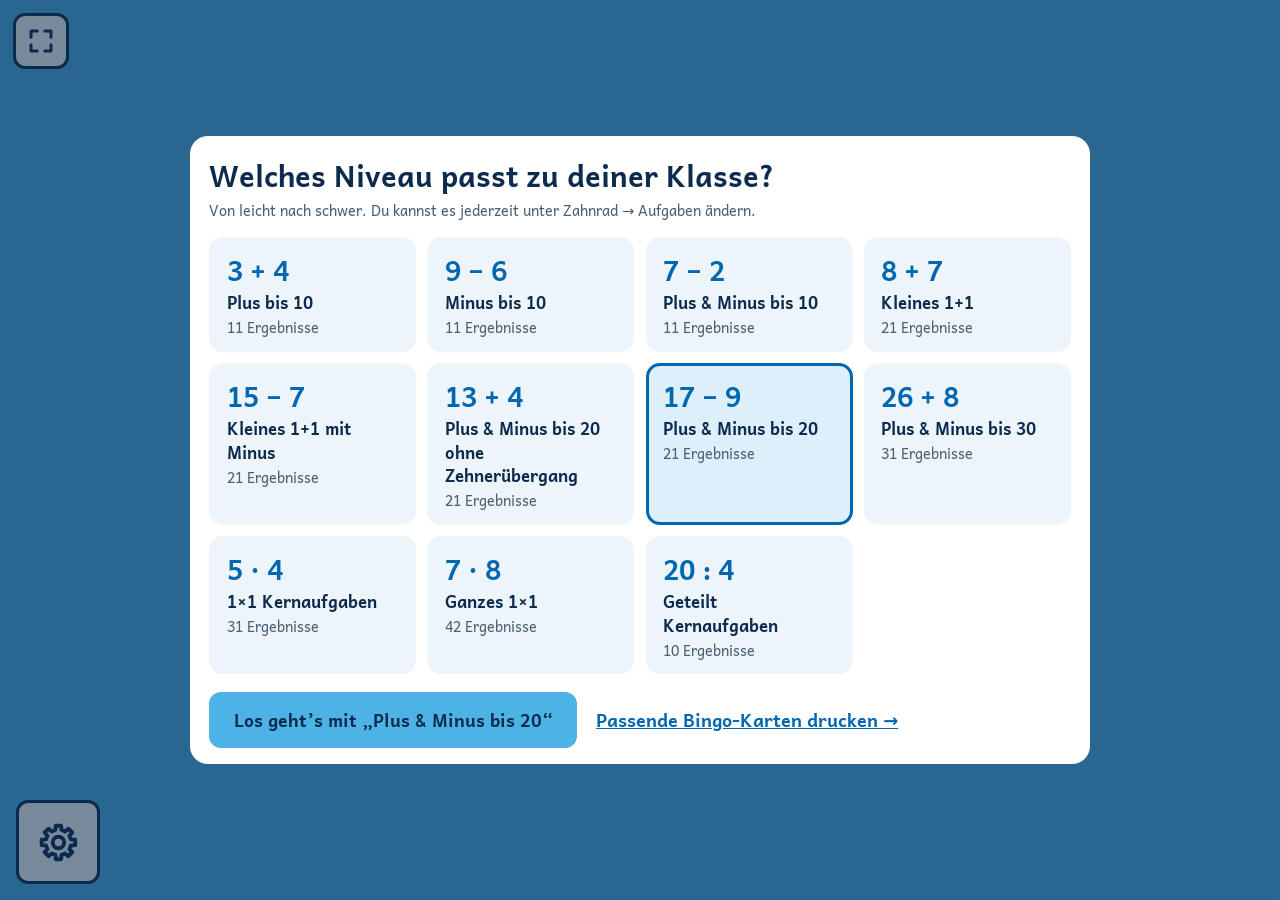
==== commit 627e198a: "Design auf Olympia-72-Palette umstellen (Pilot) - design.css: gemeinsame Farben, Rollen, Schrift, Kn" ====
--- a/index.html
+++ b/index.html
@@ -3,7 +3,7 @@
 <head>
   <meta charset="utf-8">
   <meta name="viewport" content="width=device-width, initial-scale=1, viewport-fit=cover">
-  <meta name="theme-color" content="#1f5fa8">
+  <meta name="theme-color" content="#4DB2E6">
   <meta name="apple-mobile-web-app-capable" content="yes">
   <meta name="mobile-web-app-capable" content="yes">
   <meta name="apple-mobile-web-app-title" content="Mathe-Bingo">
@@ -11,9 +11,25 @@
   <title>Mathe-Bingo</title>
   <link rel="manifest" href="manifest.webmanifest">
   <link rel="apple-touch-icon" href="icons/icon-180.png">
-  <link rel="stylesheet" href="style.css?v=35">
+  <link rel="stylesheet" href="design.css?v=1">
+  <link rel="stylesheet" href="style.css?v=41">
 </head>
 <body class="game">
+<!-- Eigene Linien-Symbole (statt Emojis), siehe DESIGN.md -->
+<svg width="0" height="0" style="position:absolute" aria-hidden="true" focusable="false">
+  <symbol id="i-zahnrad" viewBox="0 0 24 24"><path d="M18.99 10.29 L21.38 10.49 L21.38 13.51 L18.99 13.71 L18.16 15.74 L19.70 17.56 L17.56 19.70 L15.74 18.16 L13.71 18.99 L13.51 21.38 L10.49 21.38 L10.29 18.99 L8.26 18.16 L6.44 19.70 L4.30 17.56 L5.84 15.74 L5.01 13.71 L2.62 13.51 L2.62 10.49 L5.01 10.29 L5.84 8.26 L4.30 6.44 L6.44 4.30 L8.26 5.84 L10.29 5.01 L10.49 2.62 L13.51 2.62 L13.71 5.01 L15.74 5.84 L17.56 4.30 L19.70 6.44 L18.16 8.26Z"/><circle cx="12" cy="12" r="3.2"/></symbol>
+  <symbol id="i-wuerfel" viewBox="0 0 24 24"><rect x="3.5" y="3.5" width="17" height="17" rx="3.5"/><path d="M8 8h.01M16 8h.01M12 12h.01M8 16h.01M16 16h.01" stroke-width="3.4"/></symbol>
+  <symbol id="i-rechnen" viewBox="0 0 24 24"><path d="M7 3.5v7M3.5 7h7M13.5 7h7M14.5 14.5l5 5M19.5 14.5l-5 5M3.5 15.5h7M3.5 19h7"/></symbol>
+  <symbol id="i-ipad" viewBox="0 0 24 24"><rect x="5" y="2.5" width="14" height="19" rx="2.5"/><path d="M11 18.5h2"/></symbol>
+  <symbol id="i-taster" viewBox="0 0 24 24"><circle cx="12" cy="12" r="8.5"/><circle cx="12" cy="12" r="4.5"/></symbol>
+  <symbol id="i-verbinden" viewBox="0 0 24 24"><path d="M12 13v8"/><circle cx="12" cy="11" r="1.6"/><path d="M8.5 7.5a5 5 0 0 0 0 7M15.5 7.5a5 5 0 0 1 0 7M5.5 4.5a9.2 9.2 0 0 0 0 13M18.5 4.5a9.2 9.2 0 0 1 0 13"/></symbol>
+  <symbol id="i-mehr" viewBox="0 0 24 24"><path d="M12 5v14M5 12h14"/></symbol>
+  <symbol id="i-schliessen" viewBox="0 0 24 24"><path d="M6 6l12 12M18 6 6 18"/></symbol>
+  <symbol id="i-ton" viewBox="0 0 24 24"><path d="M4 9.5h3.5L12 5.5v13l-4.5-4H4z"/><path d="M15.5 9a4 4 0 0 1 0 6M18 6.5a7.5 7.5 0 0 1 0 11"/></symbol>
+  <symbol id="i-drucker" viewBox="0 0 24 24"><path d="M7 9V3.5h10V9"/><rect x="3.5" y="9" width="17" height="8" rx="2"/><path d="M7 14h10v6.5H7z"/></symbol>
+  <symbol id="i-buch" viewBox="0 0 24 24"><path d="M12 6.5C10 5 7 4.5 3.5 5v13.5c3.5-.5 6.5 0 8.5 1.5 2-1.5 5-2 8.5-1.5V5C17 4.5 14 5 12 6.5zM12 6.5V20"/></symbol>
+  <symbol id="i-info" viewBox="0 0 24 24"><circle cx="12" cy="12" r="9"/><path d="M12 11v6M12 7.5h.01"/></symbol>
+</svg>
 
 <div id="screenTouch" class="screen">
   <button id="btnTouch" aria-label="Aufgabe würfeln"></button>
@@ -34,7 +50,7 @@
 </div>
 
 <div id="screenDone" class="screen" hidden>
-  <div id="doneTitle">Alle Aufgaben wurden gewürfelt! 🎉</div>
+  <div id="doneTitle">Alle Aufgaben wurden gewürfelt!</div>
   <span id="doneHint">Drücke „Weiter“, um neu zu starten.</span>
 </div>
 
@@ -48,38 +64,43 @@
       <button id="btnBoardResult" class="result-btn" hidden>Ergebnis zeigen</button>
     </div>
   </div>
-  <button id="btnBoardList" hidden>Alle Ergebnisse</button>
+  <button id="btnBoardList" class="schwebe" hidden>Alle Ergebnisse</button>
   <div id="boardList" class="schrift" title="Antippen zum Verstecken" hidden></div>
-  <button id="btnBoardFs" hidden></button>
+  <button id="btnBoardFs" class="schwebe" hidden></button>
   <div id="dotsPop" class="schrift" hidden title="Antippen zum Schließen"></div>
   <div id="resultPop" class="schrift" hidden title="Antippen zum Schließen"></div>
 </div>
 
 <div id="tafelBtns" hidden>
-  <button id="btnTafelDots">Tafel: Punktebild</button>
-  <button id="btnTafelResult">Tafel: Ergebnis</button>
+  <div id="tafelPanel" hidden>
+    <button id="btnTafelDots">Punktebild</button>
+    <button id="btnTafelResult">Ergebnis</button>
+    <button id="btnTafelList">Alle Ergebnisse</button>
+  </div>
+  <button id="btnTafel" aria-expanded="false">Tafel</button>
 </div>
 
 <div id="syncDot" hidden></div>
-<div id="repeatHint">🔊 Nochmal</div>
-<div id="lockBar"></div>
+<div id="repeatHint"><svg class="symbol" aria-hidden="true"><use href="#i-ton"/></svg> Nochmal</div>
+<div id="lockBar" class="bewegung-erlaubt"></div>
 <canvas id="confetti" hidden></canvas>
 <button id="btnWeiter" hidden>Weiter</button>
-<button id="btnGear" aria-label="Einstellungen">⚙️</button>
-<button id="btnFs" hidden></button>
+<button id="btnGear" class="schwebe" aria-label="Einstellungen"><svg class="symbol" aria-hidden="true"><use href="#i-zahnrad"/></svg></button>
+<button id="btnFs" class="schwebe" hidden></button>
 
 <div id="drawer" hidden>
   <div id="drawerInner" role="dialog" aria-label="Einstellungen">
     <div id="drawerHead">
-      <h2>⚙️ Einstellungen</h2>
-      <button id="btnCloseDrawer">✕ Schließen</button>
+      <h2><svg class="symbol" aria-hidden="true"><use href="#i-zahnrad"/></svg> Einstellungen</h2>
+      <button id="btnCloseDrawer"><svg class="symbol" aria-hidden="true"><use href="#i-schliessen"/></svg> Schließen</button>
     </div>
     <div id="drawerTabs" role="tablist">
-      <button data-tab="spiel" role="tab"><span class="ico">🎲</span>Spiel</button>
-      <button data-tab="aufgaben" role="tab"><span class="ico">🧮</span>Aufgaben</button>
-      <button data-tab="geraet" role="tab"><span class="ico">📱</span>Dieses iPad</button>
-      <button data-tab="verbinden" role="tab"><span class="ico">📡</span>Verbinden<span id="tabDot" hidden></span></button>
-      <button data-tab="mehr" role="tab"><span class="ico">➕</span>Mehr</button>
+      <button data-tab="spiel" role="tab"><span class="ico"><svg class="symbol" aria-hidden="true"><use href="#i-wuerfel"/></svg></span>Spiel</button>
+      <button data-tab="aufgaben" role="tab"><span class="ico"><svg class="symbol" aria-hidden="true"><use href="#i-rechnen"/></svg></span>Aufgaben</button>
+      <button data-tab="geraet" role="tab"><span class="ico"><svg class="symbol" aria-hidden="true"><use href="#i-ipad"/></svg></span>Dieses iPad</button>
+      <button data-tab="taster" role="tab"><span class="ico"><svg class="symbol" aria-hidden="true"><use href="#i-taster"/></svg></span>Taster</button>
+      <button data-tab="verbinden" role="tab"><span class="ico"><svg class="symbol" aria-hidden="true"><use href="#i-verbinden"/></svg></span>Verbinden<span id="tabDot" hidden></span></button>
+      <button data-tab="mehr" role="tab"><span class="ico"><svg class="symbol" aria-hidden="true"><use href="#i-mehr"/></svg></span>Mehr</button>
     </div>
 
     <div id="drawerBody">
@@ -87,7 +108,7 @@
       <section data-tab="spiel">
         <div class="scard">
           <h3>Gewürfelte Aufgaben <span class="tiny" id="drawnCount"></span></h3>
-          <div class="tiny" id="drawnHint">In der Reihenfolge, in der sie gewürfelt wurden. Die neueste ist gelb umrandet.</div>
+          <div class="tiny" id="drawnHint">In der Reihenfolge, in der sie gewürfelt wurden. Die neueste ist dunkel umrandet.</div>
           <div id="drawnTasks" class="schrift"></div>
           <div class="btnrow">
             <button id="btnUndo" class="sbtn light">↶ Letzte zurücknehmen</button>
@@ -192,7 +213,8 @@
               <button data-show="tap">Auf Antippen</button>
               <button data-show="always">Immer</button>
             </div>
-            <div class="tiny full">„Auf Antippen“: Unter der Aufgabe erscheint ein Knopf, der Punktebild oder Ergebnis aufdeckt.</div>
+            <div class="tiny full">„Auf Antippen“: Unter der Aufgabe erscheint ein Knopf, der Punktebild oder Ergebnis aufdeckt.
+              Das gilt nur für dieses iPad. Für die Tafel gibt es die Tafel-Fernbedienung (unten in diesem Reiter).</div>
           </div>
           <div class="setrow">
             <label class="switch"><span class="lbl">Aufgabe vorlesen <span class="tiny">echte Stimme (Jeuwre)</span></span><input type="checkbox" data-opt="speech"></label>
@@ -206,7 +228,7 @@
           </div>
           <div class="setrow">
             <span class="lbl">Stimmprobe</span>
-            <button id="btnTestVoice" class="sbtn light">🔊 Probe hören</button>
+            <button id="btnTestVoice" class="sbtn light"><svg class="symbol" aria-hidden="true"><use href="#i-ton"/></svg> Probe hören</button>
           </div>
           <div class="setrow col">
             <span class="lbl">Würfel-Klang <span class="tiny">Antippen zum Anhören und Auswählen</span></span>
@@ -215,14 +237,24 @@
           <div class="setrow">
             <label class="switch"><span class="lbl">Konfetti beim Ergebnis</span><input type="checkbox" data-opt="fxConfetti"></label>
           </div>
+          <div class="setrow">
+            <label class="switch"><span class="lbl">Tafel-Fernbedienung <span class="tiny">Knopf „Tafel“ unten auf dem iPad: zeigt Punktebild, Ergebnis und alle Ergebnisse auf der Tafel. Erscheint, sobald ein gemeinsames Spiel besteht (Zahnrad → Verbinden).</span></span><input type="checkbox" data-opt="tafelRemote"></label>
+          </div>
+          <div class="setrow">
+            <label class="switch"><span class="lbl">Bildschirm anlassen <span class="tiny">kein Ruhezustand, der Ton bleibt wach. Am besten mit Ladekabel.</span></span><input type="checkbox" data-opt="keepAwake"></label>
+          </div>
           <div class="setrow" id="rowFullscreen">
             <span class="lbl">Vollbild</span>
             <button id="btnFullscreen" class="sbtn light">Einschalten</button>
           </div>
         </div>
 
-        <div class="scard">
-          <h3>Würfeln</h3>
+      </section>
+
+      <!-- ── Taster ────────────────────────────────────────── -->
+      <section data-tab="taster" hidden>
+        <div class="scard">
+          <h3>Würfeln mit Taster</h3>
           <div class="setrow">
             <span class="lbl">Würfeln mit</span>
             <div class="seg words" id="trigSeg">
@@ -257,7 +289,6 @@
             <div class="tiny full">Beginnt, wenn die Aufgabe fertig vorgelesen ist. So lange bleibt die Aufgabe stehen, bevor neu gewürfelt werden kann. Antippen in dieser Zeit liest sie nochmal vor.</div>
           </div>
         </div>
-
       </section>
 
       <!-- ── Verbinden ─────────────────────────────────────── -->
@@ -280,16 +311,17 @@
 
         <div class="scard" id="joinBox">
           <h3>Einem Spiel beitreten</h3>
-          <div class="tiny">Den Spielcode eingeben, der auf dem anderen iPad unter ⚙️ → Verbinden steht.</div>
+          <div class="tiny">Den Spielcode eingeben, der auf dem anderen iPad unter Zahnrad → Verbinden steht.</div>
           <div class="btnrow">
             <input id="joinInput" type="text" autocapitalize="off" autocomplete="off" spellcheck="false" placeholder="Spielcode">
             <button id="btnJoin" class="sbtn">Beitreten</button>
           </div>
-          <div class="tiny" id="joinError" hidden>Diesen Code kenne ich nicht. Er steht auf dem anderen iPad unter ⚙️ → Verbinden.</div>
+          <div class="tiny" id="joinError" hidden>Diesen Code kenne ich nicht. Er steht auf dem anderen iPad unter Zahnrad → Verbinden.</div>
         </div>
 
         <div class="scard">
           <h3>Tafel-Ansicht (Beamer, Smartboard)</h3>
+          <div class="tiny">Die Tafel zeigt die neueste Aufgabe groß. Punktebild, Ergebnis und alle Ergebnisse zeigst du dort mit den Knöpfen auf der Tafel selbst oder vom Würfel-iPad aus mit der Tafel-Fernbedienung (Zahnrad → Dieses iPad).</div>
           <div class="tiny" id="boardInfo">Erst ein gemeinsames Spiel starten oder beitreten, dann lässt sich hier die Tafel verbinden.</div>
           <div class="tiny" id="boardLinkBox" hidden>Link für den Beamer-Rechner: <b id="boardLink"></b></div>
           <div class="btnrow">
@@ -314,17 +346,17 @@
       <!-- ── Mehr ──────────────────────────────────────────── -->
       <section data-tab="mehr" hidden>
         <div class="scard">
-          <h3>🖨️ Bingokarten und Lottoscheine</h3>
+          <h3><span class="titel"><svg class="symbol" aria-hidden="true"><use href="#i-drucker"/></svg> Bingokarten und Lottoscheine</span></h3>
           <div class="tiny">Zum Ausdrucken, mit genau den Zahlen im Topf.</div>
           <a class="sbtn" href="druck.html">Ausdrucke öffnen</a>
         </div>
         <div class="scard">
-          <h3>📖 Anleitung</h3>
+          <h3><span class="titel"><svg class="symbol" aria-hidden="true"><use href="#i-buch"/></svg> Anleitung</span></h3>
           <div class="tiny">Alles zum Spielen, zu den Einstellungen, zum Taster, zum Verbinden und zu den Ausdrucken.</div>
           <button id="btnGuide" class="sbtn light">Anleitung öffnen</button>
         </div>
         <div class="scard">
-          <h3>ℹ️ Über diese App</h3>
+          <h3><span class="titel"><svg class="symbol" aria-hidden="true"><use href="#i-info"/></svg> Über diese App</span></h3>
           <div class="tiny">Mathe-Bingo. Alle Apps wurden per Vibe-Coding mit Claude erstellt.</div>
           <p class="copyright-line" style="margin:16px 0 0;font-size:.8rem;opacity:.75;text-align:center;line-height:1.4;text-align:left">© 2026 Walteroelf · Work in Progress · <a href="https://github.com/Walteroelf/MatheBingo/blob/main/LICENSE.md" target="_blank" rel="noopener" style="color:inherit">CC BY-NC-SA 4.0</a></p>
         </div>
@@ -336,8 +368,8 @@
 <div id="guide" hidden>
   <div id="guideInner" role="dialog" aria-label="Anleitung">
     <div id="guideHead">
-      <h2>📖 Anleitung</h2>
-      <button id="btnCloseGuide">✕ Schließen</button>
+      <h2><svg class="symbol" aria-hidden="true"><use href="#i-buch"/></svg> Anleitung</h2>
+      <button id="btnCloseGuide"><svg class="symbol" aria-hidden="true"><use href="#i-schliessen"/></svg> Schließen</button>
     </div>
     <div id="guideBody"></div>
   </div>
@@ -346,7 +378,7 @@
 <div id="levels" hidden>
   <div id="levelsInner" role="dialog" aria-label="Aufgabenniveau wählen">
     <h2>Welches Niveau passt zu deiner Klasse?</h2>
-    <p class="tiny">Von leicht nach schwer. Du kannst es jederzeit unter ⚙️ → Aufgaben ändern.</p>
+    <p class="tiny">Von leicht nach schwer. Du kannst es jederzeit unter Zahnrad → Aufgaben ändern.</p>
     <div id="levelGrid"></div>
     <div id="levelFoot">
       <button id="btnLevelGo" class="sbtn"></button>
@@ -364,11 +396,11 @@
   </div>
 </dialog>
 
-<script src="core.js?v=24"></script>
+<script src="core.js?v=28"></script>
 <script src="sounds.js?v=18"></script>
-<script src="sync.js?v=6"></script>
+<script src="sync.js?v=8"></script>
 <script src="guide.js?v=1"></script>
-<script src="app.js?v=39"></script>
+<script src="app.js?v=45"></script>
 <script>
 if ('serviceWorker' in navigator) navigator.serviceWorker.register('sw.js').catch(() => {});
 </script>
--- a/design.css
+++ b/design.css
@@ -0,0 +1,128 @@
+/* ==========================================================================
+   Gemeinsames Design der Unterrichts-Apps (Förderschule KME)
+   Farben angelehnt an Olympia München 1972 (Otl Aicher):
+   sieben Farben plus Weiß, kein Rot, kein Schwarz. Regeln: DESIGN.md
+   Diese Datei ist in allen Apps gleich. App-eigenes gehört in style.css.
+   Version 1
+   ========================================================================== */
+
+:root {
+  /* Palette */
+  --hellblau:    #4DB2E6;  /* Hauptfarbe, Hauptknopf */
+  --blau:        #0067B1;  /* nur Schrift, Links, Linien, Symbole auf Weiß, nie als Fläche */
+  --gruen:       #46A84A;  /* „Richtig“, Weiter */
+  --hellgruen:   #A6D27A;
+  --gelb:        #FFD100;  /* Hinweis, Markierung, Fokus */
+  --orange:      #F39200;  /* „Schau noch mal“ */
+  --silber:      #B9C1C8;
+  --weiss:       #FFFFFF;
+  --dunkelblau:  #0D2B4E;  /* Schrift statt Schwarz, auf jeder Farbfläche */
+
+  /* dunklere Töne für farbige Schrift auf Weiß */
+  --gruen-text:  #1E6B2A;
+  --orange-text: #9A4F00;
+
+  /* Rollen (wechseln im Dunkelmodus) */
+  --hg:          #EEF5FA;  /* Seitenhintergrund */
+  --karte:       #FFFFFF;  /* Karten, Fenster */
+  --flaeche-2:   #DCE7F0;  /* Reiterleiste, leise Flächen */
+  --auswahl:     #DCEFFA;  /* ausgewählte Karte */
+  --text:        var(--dunkelblau);
+  --leise:       #4A5E74;  /* Nebentext, 6,1 : 1 auf --hg */
+  --linie:       #D5DEE6;  /* Trennlinien (nur Deko) */
+  --rand:        #6E8094;  /* Ränder von Eingabefeldern und Schaltern, mind. 3 : 1 */
+  --akzent-text: var(--blau);
+  --hinweis-text: var(--orange-text);
+
+  /* Schrift */
+  --schrift: "Andika", system-ui, -apple-system, sans-serif;
+  --gr-1: 18px;
+  --gr-2: 22px;
+  --gr-3: 28px;
+  --gr-4: 36px;
+
+  /* Abstände (8er-Raster) */
+  --a-1: 8px;
+  --a-2: 16px;
+  --a-3: 24px;
+  --a-4: 32px;
+
+  /* Formen */
+  --rundung: 12px;
+  --rundung-gross: 20px;
+  --knopf-hoehe: 56px;
+  --rand-breite: 2px;
+
+  color-scheme: light dark;
+}
+
+@media (prefers-color-scheme: dark) {
+  :root {
+    --hg:          #0B1A2C;
+    --karte:       #13263D;
+    --flaeche-2:   #1B3350;
+    --auswahl:     #18395A;
+    --text:        #E8F1F8;
+    --leise:       #A9BCCF;
+    --linie:       #24405F;
+    --rand:        #6F86A0;
+    --akzent-text: var(--hellblau);
+    --hinweis-text: var(--orange);
+  }
+}
+
+/* ---------- Grundlage ---------- */
+*, *::before, *::after { box-sizing: border-box; }
+html, body { margin: 0; }
+body {
+  font-family: var(--schrift);
+  font-size: var(--gr-1);
+  line-height: 1.4;
+  color: var(--text);
+  -webkit-text-size-adjust: 100%;
+}
+button, input, select, textarea { font: inherit; color: inherit; }
+button { cursor: pointer; }
+button:disabled { opacity: 0.45; cursor: not-allowed; }
+a { color: var(--akzent-text); }
+
+/* Fokus-Rahmen für Taster und Tastatur: Gelb innen, Dunkelblau außen, auf jeder Farbe sichtbar */
+:focus-visible {
+  outline: 4px solid var(--gelb);
+  outline-offset: 0;
+  box-shadow: 0 0 0 7px var(--dunkelblau);
+}
+
+/* ---------- Knöpfe ---------- */
+/* Hauptknopf: Hellblau. Alle Knöpfe mit dunkelblauer Schrift, flach, ohne Schatten. */
+.knopf {
+  display: inline-flex; align-items: center; justify-content: center; gap: var(--a-1);
+  min-height: var(--knopf-hoehe);
+  padding: 0 var(--a-3);
+  border: var(--rand-breite) solid transparent;
+  border-radius: var(--rundung);
+  background: var(--hellblau); color: var(--dunkelblau);
+  font-weight: 700; text-decoration: none;
+}
+.knopf.leise   { background: var(--karte); color: var(--text); border-color: var(--rand); }
+.knopf.gruen   { background: var(--gruen); }
+.knopf.gelb    { background: var(--gelb); }
+.knopf.orange  { background: var(--orange); }
+
+/* Symbole: eigene Linien-SVGs, Farbe = Schriftfarbe */
+.symbol {
+  width: 1.2em; height: 1.2em; flex: none; vertical-align: -0.2em;
+  fill: none; stroke: currentColor; stroke-width: 2.2; stroke-linecap: round; stroke-linejoin: round;
+}
+
+/* ---------- Ruhige Bewegung, wenn das iPad es so eingestellt hat ----------
+   Langsame Anzeigen, die etwas bedeuten (z. B. ein ablaufender Zeitbalken),
+   bekommen die Klasse .bewegung-erlaubt und laufen weiter. */
+@media (prefers-reduced-motion: reduce) {
+  *:not(.bewegung-erlaubt), *::before, *::after {
+    animation-duration: 0.01ms !important;
+    animation-iteration-count: 1 !important;
+    transition-duration: 0.01ms !important;
+    scroll-behavior: auto !important;
+  }
+}
--- a/style.css
+++ b/style.css
@@ -1,4 +1,8 @@
-/* Andika: Leselern-Schrift von SIL (OFL), wie im ABC-Bingo */
+/* Mathe-Bingo: App-eigene Gestaltung.
+   Farben, Schrift, Fokus-Rahmen und Grundregeln kommen aus design.css (Olympia-72-Palette, siehe DESIGN.md).
+   Regel: Auf jeder Farbfläche steht Dunkelblau. Weiße Schrift gibt es nicht. Blau nie als Fläche. */
+
+/* Andika: Leselern-Schrift von SIL (OFL) */
 @font-face {
   font-family: "Andika"; font-weight: 400; font-display: block;
   src: url("fonts/andika-latin-400.woff2") format("woff2");
@@ -8,25 +12,23 @@
   src: url("fonts/andika-latin-700.woff2") format("woff2");
 }
 
-/* Mathe ist blau: Berühren-Bildschirm hell, Aufgaben-Bildschirm dunkel */
 :root {
-  --blue: #1f5fa8;
-  --blue-dark: #123a6b;
-  --yellow: #f0c020;
-  --panel: #f6f8fa;
-  --text: #1d2433;
-  --muted: #555;
-}
-
-*, *::before, *::after { box-sizing: border-box; }
-html, body { margin: 0; font-family: system-ui, -apple-system, "Segoe UI", sans-serif; color: var(--text); }
-button, input, select { font: inherit; }
-button { cursor: pointer; }
-button:disabled { opacity: 0.45; cursor: not-allowed; }
-button:focus-visible, input:focus-visible, select:focus-visible, a:focus-visible { outline: 3px solid var(--yellow); outline-offset: 2px; }
+  /* leichter Schleier über dem Spiel, wenn ein Fenster offen ist */
+  --schleier: rgb(13 43 78 / 0.55);
+  /* Punkte und Rahmen im Punktebild */
+  --punkt-leer: rgb(13 43 78 / 0.35);
+}
+
 [hidden] { display: none !important; }
 
-.schrift { font-family: "Andika", system-ui, sans-serif; font-weight: 700; }
+.schrift { font-family: var(--schrift); font-weight: 700; }
+
+/* Knöpfe, die über einer Farbfläche schweben: immer Weiß mit Dunkelblau, auf jeder Gerätefarbe gut sichtbar */
+.schwebe {
+  background: var(--weiss); color: var(--dunkelblau);
+  border: 3px solid var(--dunkelblau);
+  -webkit-tap-highlight-color: transparent;
+}
 
 /* ---------- Spiel ---------- */
 body.game {
@@ -42,21 +44,21 @@
   align-items: center; justify-content: center;
 }
 
-#screenTouch { background: var(--blue); color: #fff; }
+#screenTouch { background: var(--hellblau); color: var(--dunkelblau); }
 #screenTouch h1 {
   font-size: clamp(2.8rem, 11vw, 7rem);
-  font-weight: 900; text-align: center; padding: 1rem; margin: 0;
+  font-weight: 700; text-align: center; padding: 1rem; margin: 0;
   pointer-events: none;
 }
 #screenTouch p {
-  color: rgba(255, 255, 255, 0.75);
-  font-size: clamp(1rem, 3.5vw, 2rem);
+  color: var(--dunkelblau);
+  font-size: clamp(1.1rem, 3.5vw, 2rem);
   margin: 1rem 0 0; text-align: center; padding: 0 1rem;
   pointer-events: none;
 }
 #screenTouch .touch-count {
   position: absolute; top: calc(1.2rem + env(safe-area-inset-top)); left: 0; right: 0;
-  margin: 0; font-size: clamp(0.9rem, 2.8vw, 1.4rem);
+  margin: 0; font-size: clamp(1rem, 2.8vw, 1.4rem);
 }
 #btnTouch {
   position: absolute; inset: 0;
@@ -66,9 +68,10 @@
 
 /* Obere Hälfte: Aufgabe (unten bündig), untere Hälfte: Punktebild und Ergebnis.
    Feste Aufteilung wie auf der Tafel, damit die Aufgabe beim Aufdecken stehen bleibt.
-   Sind Punktebild und Ergebnis beide aus, steht die Aufgabe in der Mitte. */
+   Sind Punktebild und Ergebnis beide aus, steht die Aufgabe in der Mitte.
+   Hintergrund ist die Farbe dieses iPads (siehe COLORS in core.js). */
 #screenTask {
-  background: var(--blue-dark); color: #fff; padding: 1rem 1rem 8rem; cursor: pointer;
+  background: var(--hellblau); color: var(--dunkelblau); padding: 1rem 1rem 8rem; cursor: pointer;
   display: grid; grid-template-rows: 1fr 1fr; justify-items: center;
 }
 #screenTask .task { align-self: end; padding-bottom: 3vh; }
@@ -90,21 +93,26 @@
   transition: opacity 0.1s;
 }
 #screenTask .task.rolling { opacity: 0.2; }
-#screenTask .op { color: var(--yellow); }
+.op { color: var(--dunkelblau); font-weight: 400; }
 #screenTask .op.mul { font-size: 1.05em; line-height: 0.5; }
 
 /* Ergebnis-Knopf mittig unter dem Punktebild */
 .result-btn {
-  padding: 14px 30px; border-radius: 16px;
-  border: 3px solid rgba(255, 255, 255, 0.6); background: rgba(255, 255, 255, 0.12);
-  color: #fff; font-weight: 800; font-size: clamp(1.1rem, 3vw, 1.6rem);
+  min-height: var(--knopf-hoehe);
+  padding: 12px 30px; border-radius: var(--rundung);
+  background: var(--weiss); color: var(--dunkelblau); border: 3px solid var(--dunkelblau);
+  font-weight: 700; font-size: clamp(1.1rem, 3vw, 1.6rem);
   -webkit-tap-highlight-color: transparent;
 }
-.result { font-size: min(12vw, 20vh); line-height: 1; color: var(--yellow); pointer-events: none; }
+/* Ergebnis: weißes Feld mit dunkelblauer Zahl, damit es sich von der Aufgabe abhebt */
+.result {
+  font-size: min(12vw, 20vh); line-height: 1; color: var(--dunkelblau); pointer-events: none;
+  background: var(--weiss); border-radius: 0.18em; padding: 0.06em 0.3em;
+}
 
 #screenDone {
-  background: var(--blue-dark); color: #fff;
-  font-size: clamp(1.6rem, 6vw, 3.2rem); font-weight: 900;
+  background: var(--hellgruen); color: var(--dunkelblau);
+  font-size: clamp(1.6rem, 6vw, 3.2rem); font-weight: 700;
   text-align: center; padding: 2rem;
 }
 #screenDone span { font-size: 0.55em; font-weight: 400; margin-top: 1rem; }
@@ -113,11 +121,9 @@
   position: fixed;
   right: calc(1rem + env(safe-area-inset-right)); bottom: calc(1rem + env(safe-area-inset-bottom));
   width: clamp(80px, 18vw, 110px); height: clamp(80px, 18vw, 110px);
-  border-radius: 20px;
-  background: linear-gradient(180deg, #3a86e0, #174a86);
-  color: #fff; border: 4px solid #fff;
-  font-weight: 900; font-size: clamp(0.95rem, 2.5vw, 1.2rem);
-  box-shadow: 0 10px 28px rgba(0, 0, 0, 0.4);
+  border-radius: var(--rundung-gross);
+  background: var(--gruen); color: var(--dunkelblau); border: 4px solid var(--dunkelblau);
+  font-weight: 700; font-size: clamp(1rem, 2.5vw, 1.25rem);
   z-index: 60;
   -webkit-tap-highlight-color: transparent;
 }
@@ -125,20 +131,20 @@
 #btnGear {
   position: fixed;
   left: calc(1rem + env(safe-area-inset-left)); bottom: calc(1rem + env(safe-area-inset-bottom));
-  width: clamp(64px, 14vw, 84px); height: clamp(64px, 14vw, 84px);
-  border-radius: 16px; background: rgba(0, 0, 0, 0.3);
-  color: #fff; border: 3px solid rgba(255, 255, 255, 0.3);
-  font-size: clamp(1.4rem, 4vw, 2rem);
+  width: clamp(64px, 14vw, 84px); height: clamp(64px, 14vw, 84px); padding: 0;
+  display: flex; align-items: center; justify-content: center;
+  border-radius: var(--rundung);
   z-index: 60;
-  -webkit-tap-highlight-color: transparent;
-}
+}
+#btnGear .symbol { width: 55%; height: 55%; }
 
 #repeatHint {
   position: fixed; bottom: 7rem; left: 50%;
   transform: translateX(-50%);
-  background: rgba(0, 0, 0, 0.6); color: #fff;
-  font-size: 1rem; font-weight: 700;
-  padding: 0.4rem 1rem; border-radius: 20px;
+  display: flex; align-items: center; gap: 0.4em;
+  background: var(--weiss); color: var(--dunkelblau); border: 2px solid var(--dunkelblau);
+  font-size: 1.1rem; font-weight: 700;
+  padding: 0.4rem 1rem; border-radius: 999px;
   opacity: 0; transition: opacity 0.2s;
   pointer-events: none; z-index: 55;
 }
@@ -146,10 +152,10 @@
 
 #confetti { position: fixed; inset: 0; pointer-events: none; z-index: 58; }
 
-/* Punktebilder */
+/* Punktebilder: erste Zahl dunkelblau, zweite Zahl weiß mit dunkelblauem Rand */
 .dots { display: flex; flex-wrap: wrap; justify-content: center; align-items: center; gap: 2.5vmin; pointer-events: none; }
 .dots:empty { display: none; }
-.dots .sign { font-size: 5vmin; font-weight: 800; color: var(--yellow); }
+.dots .sign { font-size: 5vmin; font-weight: 700; color: var(--dunkelblau); }
 .ds { display: contents; }
 .frames { display: flex; flex-wrap: wrap; gap: 1.5vmin; justify-content: center; }
 .frame {
@@ -158,18 +164,18 @@
   grid-template-columns: repeat(5, var(--d));
   gap: calc(var(--d) / 4);
   padding: calc(var(--d) / 4);
-  border: 2px solid rgba(255, 255, 255, 0.45);
+  border: 2px solid var(--dunkelblau);
   border-radius: 10px;
 }
 .frame .dot { width: var(--d); height: var(--d); }
-.dot { border-radius: 50%; border: 2px solid rgba(255, 255, 255, 0.35); }
-.dot.on { background: #fff; border-color: #fff; }
-.b .dot.on { background: var(--yellow); border-color: var(--yellow); }
-.dot.gone { background: transparent; border: 2px dashed rgba(255, 255, 255, 0.7); position: relative; }
+.dot { border-radius: 50%; border: 2px solid var(--punkt-leer); }
+.dot.on { background: var(--dunkelblau); border-color: var(--dunkelblau); }
+.b .dot.on { background: var(--weiss); border: 3px solid var(--dunkelblau); }
+.dot.gone { background: transparent; border: 2px dashed var(--dunkelblau); position: relative; }
 .dot.gone::after {
   content: "";
   position: absolute; left: -3px; right: -3px; top: 50%;
-  border-top: 3px solid var(--yellow);
+  border-top: 3px solid var(--dunkelblau);
   transform: rotate(-45deg);
 }
 .array { --d: clamp(12px, 2.8vmin, 30px); display: grid; gap: calc(var(--d) / 4); }
@@ -177,13 +183,13 @@
 .array .dot.col5 { margin-right: calc(var(--d) / 2); }
 .array .dot.row5 { margin-bottom: calc(var(--d) / 2); }
 
-/* ---------- Einstellungen (aufgebaut wie im ABC-Bingo) ---------- */
+/* ---------- Einstellungen ---------- */
 #drawer {
-  position: fixed; inset: 0; background: rgba(0, 0, 0, 0.5);
+  position: fixed; inset: 0; background: var(--schleier);
   z-index: 70; display: flex; align-items: flex-end;
 }
 #drawerInner {
-  width: 100%; max-width: 760px; margin: 0 auto; background: #eef1f4;
+  width: 100%; max-width: 760px; margin: 0 auto; background: var(--hg); color: var(--text);
   border-radius: 22px 22px 0 0;
   display: flex; flex-direction: column;
   height: min(88vh, 900px);
@@ -192,32 +198,41 @@
   display: flex; align-items: center; justify-content: space-between; gap: 1rem;
   padding: 1rem 1.2rem 0.6rem;
 }
-#drawerHead h2 { font-size: 1.3rem; font-weight: 800; margin: 0; }
+#drawerHead h2, #guideHead h2 {
+  font-size: var(--gr-2); font-weight: 700; margin: 0;
+  display: flex; align-items: center; gap: 0.4em;
+}
 #btnCloseDrawer, #btnCloseGuide {
-  padding: 10px 18px; border-radius: 12px; border: none;
-  background: var(--blue); color: #fff; font-weight: 700;
+  min-height: 48px; padding: 0 18px; border-radius: var(--rundung); border: none;
+  background: var(--hellblau); color: var(--dunkelblau); font-weight: 700;
+  display: inline-flex; align-items: center; gap: 0.4em;
 }
 #drawerTabs {
-  display: grid; grid-template-columns: repeat(5, 1fr); gap: 0.3rem;
-  margin: 0 1.2rem; padding: 0.3rem; border-radius: 14px; background: #dde2e7;
+  display: grid; grid-template-columns: repeat(6, 1fr); gap: 0.2rem;
+  margin: 0 1.2rem; padding: 0.3rem; border-radius: 14px; background: var(--flaeche-2);
 }
 #drawerTabs button {
   position: relative;
-  padding: 0.6rem 0.2rem; border: none; border-radius: 11px;
-  background: transparent; color: #333; font-size: 0.95rem; font-weight: 700;
-}
-#drawerTabs button .ico { display: block; font-size: 1.3rem; line-height: 1.2; }
-#drawerTabs button.on { background: #fff; box-shadow: 0 1px 4px rgba(0, 0, 0, 0.15); }
+  padding: 0.55rem 0.1rem; border: none; border-radius: 11px;
+  background: transparent; color: var(--text); font-size: 0.9rem; font-weight: 700;
+}
+#drawerTabs button .ico { display: flex; justify-content: center; line-height: 1.2; margin-bottom: 0.15rem; }
+#drawerTabs button .ico .symbol { width: 1.6rem; height: 1.6rem; }
+#drawerTabs button.on { background: var(--karte); box-shadow: inset 0 -3px 0 var(--akzent-text); }
 #drawerBody {
   flex: 1; overflow-y: auto; -webkit-overflow-scrolling: touch;
   padding: 1rem 1.2rem calc(2rem + env(safe-area-inset-bottom));
 }
 #drawerBody section { display: flex; flex-direction: column; gap: 0.9rem; }
 .scard {
-  background: #fff; border-radius: 16px; padding: 1rem;
+  background: var(--karte); border-radius: 16px; padding: 1rem;
   display: flex; flex-direction: column; gap: 0.6rem;
 }
-.scard h3 { font-size: 1.05rem; font-weight: 800; margin: 0; display: flex; align-items: center; justify-content: space-between; gap: 0.5rem; }
+.scard h3 {
+  font-size: 1.15rem; font-weight: 700; margin: 0;
+  display: flex; align-items: center; justify-content: space-between; gap: 0.5rem;
+}
+.scard h3 .titel { display: inline-flex; align-items: center; gap: 0.4em; }
 .scard h3 .tiny { font-weight: 400; }
 .setrow {
   display: flex; align-items: center; justify-content: space-between; gap: 0.8rem; flex-wrap: wrap;
@@ -226,144 +241,149 @@
 .setrow.col { flex-direction: column; flex-wrap: nowrap; align-items: stretch; }
 .setrow.col > * { flex: none; }
 .setrow .full { flex-basis: 100%; }
-.setrow + .setrow { border-top: 1px solid #eee; padding-top: 0.8rem; }
-.lbl { font-weight: 700; font-size: 1rem; }
+.setrow + .setrow { border-top: 1px solid var(--linie); padding-top: 0.8rem; }
+.lbl { font-weight: 700; font-size: 1.05rem; }
 .lbl .tiny { font-weight: 400; margin-left: 0.3em; }
 .setrow .seg { flex: 0 1 26rem; min-width: 0; }
 .setrow .ctl { display: flex; align-items: center; gap: 0.6rem; flex: 0 1 26rem; }
-.setrow input[type="range"] { flex: 1; min-width: 0; }
+.setrow input[type="range"] { flex: 1; min-width: 0; accent-color: var(--akzent-text); }
 .ctl.vol .tiny { min-width: 3em; text-align: right; }
 .switch { display: flex; align-items: center; justify-content: space-between; gap: 1rem; width: 100%; cursor: pointer; }
 .switch input {
   appearance: none; -webkit-appearance: none; flex: none; margin: 0;
-  width: 3.2rem; height: 1.9rem; border-radius: 1rem; background: #ccc;
+  width: 3.4rem; height: 2rem; border-radius: 1rem; background: var(--rand);
   position: relative; cursor: pointer; transition: background 0.15s;
 }
 .switch input::after {
   content: ""; position: absolute; top: 0.2rem; left: 0.2rem;
-  width: 1.5rem; height: 1.5rem; border-radius: 50%; background: #fff;
-  box-shadow: 0 1px 3px rgba(0, 0, 0, 0.3); transition: transform 0.15s;
-}
-.switch input:checked { background: var(--blue); }
-.switch input:checked::after { transform: translateX(1.3rem); }
-.tiny { font-size: 0.85rem; color: var(--muted); margin: 0; }
+  width: 1.6rem; height: 1.6rem; border-radius: 50%; background: var(--weiss);
+  transition: transform 0.15s;
+}
+.switch input:checked { background: var(--akzent-text); }
+.switch input:checked::after { transform: translateX(1.4rem); }
+.tiny { font-size: 0.9rem; color: var(--leise); margin: 0; }
 .btnrow { display: flex; flex-wrap: wrap; gap: 0.5rem; align-items: center; }
-select { padding: 9px 12px; border-radius: 10px; border: 2px solid #ccc; background: #fff; color: var(--text); max-width: 100%; }
-
+select {
+  min-height: 48px; padding: 8px 12px; border-radius: 10px;
+  border: 2px solid var(--rand); background: var(--karte); color: var(--text); max-width: 100%;
+}
+
+/* Knöpfe in den Einstellungen: Hauptknopf Hellblau, .light = leise (Karte mit Rand), .dark = Gelb zum Hervorheben */
 .sbtn {
-  display: inline-block;
-  padding: 10px 16px; border-radius: 10px; border: none;
-  background: var(--blue); color: #fff; font-weight: 700;
+  display: inline-flex; align-items: center; justify-content: center; gap: 0.4em;
+  min-height: var(--knopf-hoehe);
+  padding: 0 18px; border-radius: var(--rundung); border: 2px solid transparent;
+  background: var(--hellblau); color: var(--dunkelblau); font-weight: 700;
   text-decoration: none; align-self: flex-start;
 }
-.sbtn.light { background: #ddd; color: #333; }
-.sbtn.dark { background: var(--blue-dark); color: #fff; }
+.sbtn.light { background: var(--karte); color: var(--text); border-color: var(--rand); }
+.sbtn.dark { background: var(--gelb); color: var(--dunkelblau); }
 
 .seg { display: flex; gap: 0.4rem; }
 .seg button {
-  flex: 1; padding: 10px 0; border-radius: 10px;
-  border: 2px solid var(--blue); background: #fff; color: var(--blue); font-size: 1.3rem;
-}
-.seg button.on { background: var(--blue); color: #fff; }
-.seg.words button { font-size: 1rem; font-weight: 700; padding: 10px 4px; }
-
-.toggle-grid { display: grid; grid-template-columns: repeat(auto-fill, minmax(2.8rem, 1fr)); gap: 0.4rem; }
+  flex: 1; min-height: var(--knopf-hoehe); padding: 0; border-radius: 10px;
+  border: 2px solid var(--akzent-text); background: var(--karte); color: var(--akzent-text); font-size: 1.3rem;
+}
+.seg button.on { background: var(--hellblau); border-color: var(--hellblau); color: var(--dunkelblau); }
+.seg.words button { font-size: 1rem; font-weight: 700; padding: 0 4px; }
+
+.toggle-grid { display: grid; grid-template-columns: repeat(auto-fill, minmax(3rem, 1fr)); gap: 0.4rem; }
 .toggle-grid button {
-  height: 2.8rem; border-radius: 10px; border: 2px solid var(--blue);
-  background: var(--blue); color: #fff; font-size: 1.25rem; padding: 0;
-}
-.toggle-grid button.off { background: #fff; color: #aaa; border-color: #ccc; text-decoration: line-through; }
+  height: 3rem; border-radius: 10px; border: 2px solid var(--hellblau);
+  background: var(--hellblau); color: var(--dunkelblau); font-size: 1.25rem; padding: 0;
+}
+.toggle-grid button.off { background: var(--karte); color: var(--leise); border-color: var(--linie); text-decoration: line-through; }
 #rowGrid { grid-template-columns: repeat(auto-fill, minmax(3.4rem, 1fr)); }
 .sound-list { display: grid; grid-template-columns: repeat(3, 1fr); gap: 0.4rem; }
 .sound-list button {
-  padding: 12px 10px; border-radius: 12px; border: 2px solid var(--blue);
-  background: #fff; color: var(--blue); font-size: 1rem; font-weight: 700; text-align: left;
-}
-.sound-list button.on { background: var(--blue); color: #fff; }
-
-#drawnTasks { display: flex; flex-wrap: wrap; gap: 0.4rem; min-height: 2.4rem; }
+  min-height: 48px; padding: 10px; border-radius: var(--rundung); border: 2px solid var(--akzent-text);
+  background: var(--karte); color: var(--akzent-text); font-size: 1rem; font-weight: 700; text-align: left;
+}
+.sound-list button.on { background: var(--hellblau); border-color: var(--hellblau); color: var(--dunkelblau); }
+
+#drawnTasks { display: flex; flex-wrap: wrap; gap: 0.4rem; min-height: 2.6rem; }
+/* Hintergrund = Farbe des iPads, das gewürfelt hat */
 .chip {
-  background: var(--blue); color: #fff;
-  height: 2.4rem; padding: 0 0.6rem; border-radius: 10px;
+  background: var(--hellblau); color: var(--dunkelblau);
+  height: 2.6rem; padding: 0 0.6rem; border-radius: 10px;
   display: inline-flex; align-items: center; gap: 0.35em;
   font-size: 1.15rem;
 }
-.chip small { font-size: 0.72em; opacity: 0.85; font-weight: 400; }
-.chip.last { box-shadow: 0 0 0 3px var(--yellow); }
-#colorRow { display: flex; flex-wrap: wrap; gap: 0.5rem; }
+.chip small { font-size: 0.72em; font-weight: 400; }
+.chip.last { box-shadow: 0 0 0 3px var(--karte), 0 0 0 6px var(--text); }
+#colorRow { display: flex; flex-wrap: wrap; gap: 0.6rem; }
 #colorRow button {
-  width: 3rem; height: 3rem; border-radius: 50%; cursor: pointer;
-  border: 4px solid #fff; box-shadow: 0 0 0 2px #ccc;
+  width: 3.2rem; height: 3.2rem; border-radius: 50%; cursor: pointer;
+  border: 4px solid var(--karte); box-shadow: 0 0 0 2px var(--rand);
 }
 #colorRow button.on { box-shadow: 0 0 0 4px var(--text); }
-.drawn-empty { font-size: 0.85rem; color: #999; align-self: center; }
+.drawn-empty { font-size: 0.9rem; color: var(--leise); align-self: center; }
 
 #keyInfo:empty { display: none; }
 
 /* Anleitung (aus README.md) über dem Menü */
 #guide {
-  position: fixed; inset: 0; z-index: 210; background: rgba(0, 0, 0, 0.5);
+  position: fixed; inset: 0; z-index: 210; background: var(--schleier);
   display: flex; align-items: center; justify-content: center;
   padding: calc(0.8rem + env(safe-area-inset-top)) 0.8rem calc(0.8rem + env(safe-area-inset-bottom));
 }
 #guideInner {
-  width: 100%; max-width: 760px; height: 100%; background: #fff; border-radius: 18px;
+  width: 100%; max-width: 760px; height: 100%; background: var(--karte); color: var(--text); border-radius: 18px;
   display: flex; flex-direction: column; overflow: hidden;
 }
 #guideHead {
   display: flex; align-items: center; justify-content: space-between; gap: 1rem;
-  padding: 0.8rem 1rem; border-bottom: 1px solid #e3e6ea;
-}
-#guideHead h2 { font-size: 1.3rem; font-weight: 800; margin: 0; }
+  padding: 0.8rem 1rem; border-bottom: 1px solid var(--linie);
+}
 #guideBody {
   flex: 1; overflow-y: auto; -webkit-overflow-scrolling: touch;
-  padding: 0.4rem 1.2rem 2rem; font-size: 1.02rem; line-height: 1.5; color: #222;
+  padding: 0.4rem 1.2rem 2rem; font-size: 1.05rem; line-height: 1.5; color: var(--text);
   user-select: text; -webkit-user-select: text;
 }
 #guideBody h1 { display: none; }
-#guideBody h2 { font-size: 1.25rem; font-weight: 800; margin: 1.4rem 0 0.4rem; }
-#guideBody h3 { font-size: 1.08rem; font-weight: 800; margin: 1.1rem 0 0.3rem; }
+#guideBody h2 { font-size: 1.3rem; font-weight: 700; margin: 1.4rem 0 0.4rem; }
+#guideBody h3 { font-size: 1.12rem; font-weight: 700; margin: 1.1rem 0 0.3rem; }
 #guideBody p, #guideBody ul, #guideBody ol, #guideBody table, #guideBody pre { margin: 0.5rem 0; }
 #guideBody ul, #guideBody ol { padding-left: 1.4rem; }
 #guideBody li { margin: 0.2rem 0; }
 #guideBody table { border-collapse: collapse; width: 100%; font-size: 0.95rem; }
-#guideBody th, #guideBody td { border: 1px solid #dde1e6; padding: 0.4rem 0.5rem; text-align: left; vertical-align: top; }
-#guideBody th { background: #f3f5f7; }
-#guideBody code { background: #f0f2f4; border-radius: 4px; padding: 0 0.25em; font-size: 0.92em; }
-#guideBody pre { background: #f0f2f4; border-radius: 8px; padding: 0.6rem 0.8rem; overflow-x: auto; }
+#guideBody th, #guideBody td { border: 1px solid var(--linie); padding: 0.4rem 0.5rem; text-align: left; vertical-align: top; }
+#guideBody th { background: var(--hg); }
+#guideBody code { background: var(--hg); border-radius: 4px; padding: 0 0.25em; font-size: 0.92em; }
+#guideBody pre { background: var(--hg); border-radius: 8px; padding: 0.6rem 0.8rem; overflow-x: auto; }
 #guideBody pre code { padding: 0; }
-#guideBody a { color: var(--blue); }
+#guideBody a { color: var(--akzent-text); }
 
 /* Sperrzeit ohne „Weiter“: Balken bleibt voll, solange vorgelesen wird, und läuft dann ab */
 #lockBar {
-  position: fixed; left: 0; bottom: 0; height: 8px; width: 100%;
-  background: rgba(255, 255, 255, 0.75); z-index: 65; pointer-events: none;
+  position: fixed; left: 0; bottom: 0; height: 10px; width: 100%;
+  background: var(--dunkelblau); z-index: 65; pointer-events: none;
   transform-origin: left; transform: scaleX(0);
 }
 #lockBar.run { animation: lockrun linear both; }
 @keyframes lockrun { from { transform: scaleX(1); } to { transform: scaleX(0); } }
-#btnLearn.learning { background: var(--yellow); border-color: #b08a00; color: #333; }
+#btnLearn.learning { background: var(--gelb); border-color: var(--dunkelblau); color: var(--dunkelblau); }
 
 /* Mehrere iPads */
-#tabDot, #syncDot { border-radius: 50%; background: #f0a020; }
+#tabDot, #syncDot { border-radius: 50%; background: var(--orange); }
 #tabDot { position: absolute; top: 0.45rem; right: 0.5rem; width: 10px; height: 10px; }
 #syncDot {
   position: fixed; top: calc(1rem + env(safe-area-inset-top)); right: calc(1rem + env(safe-area-inset-right));
-  width: 14px; height: 14px; border: 2px solid rgba(255, 255, 255, 0.8);
+  width: 16px; height: 16px; border: 2px solid var(--dunkelblau);
   pointer-events: none; z-index: 70;
 }
-#tabDot.on, #syncDot.on { background: #3ddc5a; }
+#tabDot.on, #syncDot.on { background: var(--gruen); }
 #codeBig {
-  font-size: 1.8rem; font-weight: 800; letter-spacing: 0.12em; text-align: center;
-  padding: 0.5rem; border-radius: 12px; background: #f6f8fa; user-select: text; -webkit-user-select: text;
-}
-.bigbtn { width: 100%; padding: 14px 16px; font-size: 1.05rem; }
+  font-size: 1.8rem; font-weight: 700; letter-spacing: 0.12em; text-align: center;
+  padding: 0.5rem; border-radius: 12px; background: var(--hg); user-select: text; -webkit-user-select: text;
+}
+.bigbtn { width: 100%; font-size: 1.1rem; }
 #joinInput {
-  flex: 1; min-width: 10rem; padding: 10px 12px; border-radius: 10px;
-  border: 2px solid #ccc; font-size: 1.1rem; letter-spacing: 0.08em;
+  flex: 1; min-width: 10rem; min-height: 48px; padding: 8px 12px; border-radius: 10px;
+  border: 2px solid var(--rand); background: var(--karte); color: var(--text); font-size: 1.1rem; letter-spacing: 0.08em;
   -webkit-user-select: text; user-select: text;
 }
-#joinError { color: #b22222; }
+#joinError { color: var(--hinweis-text); }
 #boardLink { word-break: break-all; user-select: text; -webkit-user-select: text; }
 .qr-box { display: flex; flex-direction: column; align-items: center; gap: 0.4rem; }
 .qr { width: min(260px, 70vw); background: #fff; padding: 6px; border-radius: 10px; }
@@ -371,36 +391,28 @@
 
 /* Tafel-Ansicht für Beamer und Smartboard */
 #screenBoard {
-  background: #1d2433; color: #fff; justify-content: flex-start;
+  background: var(--hg); color: var(--text); justify-content: flex-start;
   padding: calc(1.2rem + env(safe-area-inset-top)) 1rem 7rem;
 }
+#btnBoardFs, #btnFs {
+  position: fixed;
+  width: clamp(48px, 8vw, 56px); height: clamp(48px, 8vw, 56px); padding: 0;
+  display: flex; align-items: center; justify-content: center;
+  border-radius: var(--rundung);
+  z-index: 60;
+}
 #btnBoardFs {
-  position: fixed;
   right: calc(0.8rem + env(safe-area-inset-right)); bottom: calc(0.8rem + env(safe-area-inset-bottom));
-  width: clamp(44px, 8vw, 56px); height: clamp(44px, 8vw, 56px); padding: 0;
-  display: flex; align-items: center; justify-content: center;
-  border-radius: 12px; background: rgba(0, 0, 0, 0.25);
-  color: rgba(255, 255, 255, 0.85); border: 2px solid rgba(255, 255, 255, 0.3);
-  z-index: 60;
-  -webkit-tap-highlight-color: transparent;
 }
 /* Vollbild ein/aus oben links auf dem iPad: klein und unauffällig, damit Kinder ihn nicht für das Würfeln halten */
 #btnFs {
-  position: fixed;
   left: calc(0.8rem + env(safe-area-inset-left)); top: calc(0.8rem + env(safe-area-inset-top));
-  width: clamp(44px, 8vw, 56px); height: clamp(44px, 8vw, 56px); padding: 0;
-  display: flex; align-items: center; justify-content: center;
-  border-radius: 12px; background: rgba(0, 0, 0, 0.25);
-  color: rgba(255, 255, 255, 0.85); border: 2px solid rgba(255, 255, 255, 0.3);
-  z-index: 60;
-  -webkit-tap-highlight-color: transparent;
 }
 #btnFs svg, #btnBoardFs svg {
-  width: 1.4em; height: 1.4em; flex: none;
+  width: 60%; height: 60%; flex: none;
   fill: none; stroke: currentColor; stroke-width: 2.4; stroke-linecap: round; stroke-linejoin: round;
 }
-#btnFs svg, #btnBoardFs svg { width: 60%; height: 60%; }
-#boardCount { font-size: clamp(1rem, 2.4vw, 1.8rem); opacity: 0.8; align-self: flex-start; }
+#boardCount { font-size: clamp(1rem, 2.4vw, 1.8rem); color: var(--leise); align-self: flex-start; }
 /* Obere Hälfte: Aufgabe (unten bündig), untere Hälfte: Punktebild und Ergebnis.
    Feste Aufteilung, damit die Aufgabe beim Aufdecken stehen bleibt. */
 #boardMain { flex: 1; min-height: 0; width: 100%; display: grid; grid-template-rows: 1fr 1fr; }
@@ -412,22 +424,25 @@
 #boardExtras .dots, #boardExtras .result { pointer-events: auto; cursor: pointer; }
 #boardExtras .frame { --d: calc(clamp(10px, 2.6vmin, 30px) * var(--k, 1)); }
 #boardExtras .array { --d: clamp(7px, 1.9vmin, 22px); }
-/* Ergebnis als großes Pop-up über der Tafel */
+/* Ergebnis als großes Pop-up über der Tafel (Hintergrund = Farbe des iPads) */
 #resultPop {
-  position: fixed; inset: 0; z-index: 65; background: rgba(0, 0, 0, 0.6);
+  position: fixed; inset: 0; z-index: 65; background: var(--schleier);
   display: flex; align-items: center; justify-content: center; cursor: pointer;
 }
 #resultPop[hidden] { display: none; }
 .pop-box {
   display: flex; flex-direction: column; align-items: center; justify-content: center; gap: 0.1em;
   width: min(92vw, 1100px); min-height: min(80vh, 640px); padding: 3vh 3vw; border-radius: 40px;
-  font-size: min(10vw, 17vh); line-height: 1; box-shadow: 0 0 0 6px rgba(255, 255, 255, 0.35);
-}
-.pop-task { display: flex; align-items: center; gap: 0.18em; font-size: 0.6em; opacity: 0.85; }
-.pop-task .op { color: var(--yellow); }
-.pop-res { font-size: 2.3em; font-weight: 800; color: var(--yellow); }
+  font-size: min(10vw, 17vh); line-height: 1; color: var(--dunkelblau);
+  box-shadow: 0 0 0 6px var(--weiss);
+}
+.pop-task { display: flex; align-items: center; gap: 0.18em; font-size: 0.6em; }
+.pop-res {
+  font-size: 2.3em; font-weight: 700; color: var(--dunkelblau);
+  background: var(--weiss); border-radius: 0.15em; padding: 0 0.25em; margin-top: 0.1em;
+}
 #dotsPop {
-  position: fixed; inset: 0; z-index: 64; background: rgba(0, 0, 0, 0.6);
+  position: fixed; inset: 0; z-index: 64; background: var(--schleier);
   display: flex; align-items: center; justify-content: center; cursor: pointer;
 }
 #dotsPop[hidden] { display: none; }
@@ -435,16 +450,14 @@
 #dotsPop .dots { gap: 3vmin; }
 #dotsPop .frame { --d: calc(clamp(16px, 5vmin, 56px) * var(--k, 1)); }
 #dotsPop .array { --d: clamp(12px, 3.6vmin, 40px); }
-#dotsPop .result-btn { font-size: clamp(1.2rem, 3vw, 2rem); padding: 0.7em 1.6em; background: rgba(255, 255, 255, 0.2); }
+#dotsPop .result-btn { font-size: clamp(1.2rem, 3vw, 2rem); padding: 0.5em 1.6em; }
 /* „Alle Ergebnisse“: klein, rechts neben dem Zahnrad */
 #btnBoardList {
   position: fixed; z-index: 60;
   left: calc(1rem + env(safe-area-inset-left) + clamp(64px, 14vw, 84px) + 0.6rem);
-  bottom: calc(1rem + env(safe-area-inset-bottom) + (clamp(64px, 14vw, 84px) - clamp(44px, 8vw, 56px)) / 2);
-  height: clamp(44px, 8vw, 56px); padding: 0 1rem; border-radius: 12px;
-  background: rgba(0, 0, 0, 0.25); color: rgba(255, 255, 255, 0.85);
-  border: 2px solid rgba(255, 255, 255, 0.3); font-weight: 700; font-size: clamp(0.85rem, 2vw, 1rem);
-  -webkit-tap-highlight-color: transparent;
+  bottom: calc(1rem + env(safe-area-inset-bottom) + (clamp(64px, 14vw, 84px) - clamp(48px, 8vw, 56px)) / 2);
+  height: clamp(48px, 8vw, 56px); padding: 0 1rem; border-radius: var(--rundung);
+  font-weight: 700; font-size: clamp(0.95rem, 2vw, 1.1rem);
 }
 #btnBoardList[hidden] { display: none; }
 #boardLast {
@@ -452,27 +465,26 @@
   font-size: min(14vw, 26vh); line-height: 1; white-space: nowrap;
 }
 #boardLast > span {
-  display: flex; align-items: center; gap: 0.18em;
+  display: flex; align-items: center; gap: 0.18em; color: var(--dunkelblau);
   border-radius: 0.12em; padding: 0.04em 0.2em;
 }
-#boardLast .op { color: var(--yellow); }
 #boardLast .op.mul { font-size: 1.05em; line-height: 0.5; }
 #boardLast.pop { animation: pop 0.5s ease-out; }
 @keyframes pop { from { transform: scale(0.6); opacity: 0; } to { transform: scale(1); opacity: 1; } }
 #boardList[hidden] { display: none; }
 #boardList { cursor: pointer; display: flex; flex-wrap: wrap; justify-content: center; gap: 0.6rem; max-width: 100%; }
 #boardList div {
-  background: rgba(255, 255, 255, 0.15); border-radius: 12px;
+  color: var(--dunkelblau); border-radius: 12px;
   padding: 0.2rem 0.6rem; font-size: clamp(1.3rem, 3vw, 2.4rem); white-space: nowrap;
 }
 #boardList.many div { font-size: clamp(1rem, 2.1vw, 1.7rem); padding: 0.1rem 0.45rem; }
 #boardList.many { gap: 0.4rem; }
-#boardList div.last { box-shadow: 0 0 0 4px var(--yellow); }
+#boardList div.last { box-shadow: 0 0 0 3px var(--hg), 0 0 0 7px var(--text); }
 
 @media (max-width: 520px) {
   #colorRow { gap: 0.4rem; }
-  #colorRow button { width: 2.5rem; height: 2.5rem; border-width: 3px; }
-  #drawerTabs button { font-size: 0.7rem; }
+  #colorRow button { width: 2.6rem; height: 2.6rem; border-width: 3px; }
+  #drawerTabs button { font-size: 0.66rem; }
   .setrow .seg, .setrow .ctl { flex-basis: 100%; }
   .sound-list { grid-template-columns: repeat(2, 1fr); }
   #keySeg { display: grid; grid-template-columns: repeat(2, 1fr); }
@@ -480,58 +492,66 @@
 }
 
 dialog {
-  border: none; border-radius: 20px; padding: 20px;
+  border: none; border-radius: var(--rundung-gross); padding: 20px;
   max-width: min(460px, calc(100vw - 32px));
-  color: var(--text);
-}
-dialog::backdrop { background: rgb(0 0 0 / 0.5); }
-dialog p { margin: 0 0 16px; font-size: 1.1rem; }
+  background: var(--karte); color: var(--text);
+}
+dialog::backdrop { background: var(--schleier); }
+dialog p { margin: 0 0 16px; font-size: 1.15rem; }
 .dlg-actions { display: flex; flex-wrap: wrap; justify-content: flex-end; gap: 10px; }
 
 /* ---------- Druckseite ---------- */
-body.page { background: var(--panel); }
+body.page { background: var(--hg); }
 .top {
   display: flex; flex-wrap: wrap; align-items: center; gap: 8px 20px;
-  padding: 12px 16px; background: var(--blue); color: #fff;
-}
-.top h1 { font-size: 1.3rem; font-weight: 900; margin: 0; }
-.top .back { color: #fff; font-weight: 700; text-decoration: none; padding: 8px 12px; border-radius: 10px; background: rgba(255, 255, 255, 0.18); }
+  padding: 12px 16px; background: var(--hellblau); color: var(--dunkelblau);
+}
+.top h1 { font-size: var(--gr-2); font-weight: 700; margin: 0; display: flex; align-items: center; gap: 0.4em; }
+.top .back {
+  color: var(--dunkelblau); font-weight: 700; text-decoration: none;
+  min-height: 48px; display: inline-flex; align-items: center;
+  padding: 0 14px; border-radius: 10px; background: var(--weiss);
+}
 main { max-width: 1100px; margin: 0 auto; padding: 16px; }
-.panel { background: #fff; border-radius: 18px; padding: 16px; display: flex; flex-direction: column; gap: 14px; margin-bottom: 20px; }
+.panel { background: var(--karte); border-radius: 18px; padding: 16px; display: flex; flex-direction: column; gap: 14px; margin-bottom: 20px; }
 .panel .info { margin: 0; }
 .panel .seg { max-width: 420px; }
 .panel .seg button { font-size: 1.05rem; font-weight: 700; }
 .controls { display: flex; flex-wrap: wrap; gap: 12px 24px; align-items: center; }
 .controls label { display: flex; align-items: center; gap: 8px; }
 .check { display: flex; align-items: center; gap: 0.5rem; }
-.check input { width: 1.4rem; height: 1.4rem; flex: none; }
-.controls input[type="number"] { width: 5em; padding: 9px 10px; border-radius: 10px; border: 2px solid #ccc; }
-
+.check input { width: 1.4rem; height: 1.4rem; flex: none; accent-color: var(--akzent-text); }
+.controls input[type="number"] {
+  width: 5em; min-height: 48px; padding: 8px 10px; border-radius: 10px;
+  border: 2px solid var(--rand); background: var(--karte); color: var(--text);
+}
+
+/* Karten zum Drucken: immer dunkel auf weißem Papier, auch im Dunkelmodus */
 .cards { display: grid; grid-template-columns: repeat(auto-fill, minmax(300px, 1fr)); gap: 20px; }
-.bingo-card { container-type: inline-size; background: #fff; color: #111; border: 3px solid #222; border-radius: 14px; padding: 14px; break-inside: avoid; }
-.bingo-card .title { font-weight: 800; font-size: 1.2rem; text-align: center; }
-.bingo-card .sub { text-align: center; font-size: 0.9rem; color: #555; margin-bottom: 8px; }
-.card-grid { display: grid; grid-template-columns: repeat(var(--n), 1fr); border: 2px solid #222; }
+.bingo-card { container-type: inline-size; background: #fff; color: #0D2B4E; border: 3px solid #0D2B4E; border-radius: 14px; padding: 14px; break-inside: avoid; }
+.bingo-card .title { font-weight: 700; font-size: 1.2rem; text-align: center; }
+.bingo-card .sub { text-align: center; font-size: 0.9rem; color: #4A5E74; margin-bottom: 8px; }
+.card-grid { display: grid; grid-template-columns: repeat(var(--n), 1fr); border: 2px solid #0D2B4E; }
 .card-grid div {
   aspect-ratio: 1;
   display: flex; align-items: center; justify-content: center;
-  border: 1px solid #222;
+  border: 1px solid #0D2B4E;
   font-size: calc(8.5rem / var(--n));
   font-size: calc(46cqw / var(--n)); /* passt sich der Kästchengröße an */
   line-height: 1;
 }
 
 .cards.lotto { grid-template-columns: 1fr; gap: 16px; }
-.lotto-sheet { container-type: inline-size; background: #fff; color: #111; border: 3px solid #222; padding: 2.4cqw 3cqw 3cqw; break-inside: avoid; }
+.lotto-sheet { container-type: inline-size; background: #fff; color: #0D2B4E; border: 3px solid #0D2B4E; padding: 2.4cqw 3cqw 3cqw; break-inside: avoid; }
 .lotto-head { display: flex; flex-wrap: wrap; align-items: baseline; justify-content: space-between; gap: 4px 16px; margin-bottom: 2cqw; }
-.lotto-title { font-weight: 800; font-size: max(1.1rem, 3.4cqw); }
-.lotto-title .line { display: inline-block; width: 18em; max-width: 45cqw; border-bottom: 2px solid #222; height: 1em; vertical-align: baseline; }
-.lotto-sub { font-size: max(0.75rem, 1.7cqw); color: #555; }
+.lotto-title { font-weight: 700; font-size: max(1.1rem, 3.4cqw); }
+.lotto-title .line { display: inline-block; width: 18em; max-width: 45cqw; border-bottom: 2px solid #0D2B4E; height: 1em; vertical-align: baseline; }
+.lotto-sub { font-size: max(0.75rem, 1.7cqw); color: #4A5E74; }
 .lotto-grid { display: grid; grid-template-columns: repeat(var(--cols), 1fr); gap: 1.4cqw; }
 .lotto-grid div {
   aspect-ratio: 1.45;
   display: flex; align-items: center; justify-content: center;
-  border: 2px solid #222;
+  border: 2px solid #0D2B4E;
   font-size: calc(40cqw / var(--cols));
   line-height: 1;
 }
@@ -545,41 +565,47 @@
   .cards.lotto { grid-template-columns: 1fr; gap: 5mm; }
 }
 
-/* Würfel-iPad: Punktebild/Ergebnis auf der Tafel aufdecken (nur wenn verbunden) */
+/* Tafel-Fernbedienung auf dem Würfel-iPad (nur wenn aktiviert und verbunden) */
 #tafelBtns {
-  position: fixed; right: calc(1rem + env(safe-area-inset-right)); bottom: calc(1rem + env(safe-area-inset-bottom));
-  display: flex; gap: 0.6rem; z-index: 60;
+  position: fixed; left: 50%; transform: translateX(-50%); bottom: calc(1rem + env(safe-area-inset-bottom));
+  display: flex; flex-direction: column; align-items: center; gap: 0.6rem; z-index: 60; white-space: nowrap;
 }
 #tafelBtns[hidden] { display: none; }
+#tafelPanel { display: flex; gap: 0.6rem; }
+#tafelPanel[hidden] { display: none; }
 #tafelBtns button {
-  padding: 0.7rem 1rem; border-radius: 12px; font-size: clamp(0.9rem, 2.2vw, 1.15rem); font-weight: 700;
-  background: rgba(0, 0, 0, 0.25); color: rgba(255, 255, 255, 0.9); border: 2px solid rgba(255, 255, 255, 0.35);
+  min-height: 52px; padding: 0 1rem; border-radius: var(--rundung);
+  font-size: clamp(0.95rem, 2.2vw, 1.15rem); font-weight: 700;
+  background: var(--weiss); color: var(--dunkelblau); border: 3px solid var(--dunkelblau);
   -webkit-tap-highlight-color: transparent;
 }
-#tafelBtns button.on { background: var(--yellow); color: #123a6b; border-color: var(--yellow); }
-
-/* Niveau wählen (erster Start, ⚙️ → Aufgaben) */
+#tafelBtns button[hidden] { display: none; }
+#tafelBtns.offline { opacity: 0.45; }
+#tafelBtns button.open { box-shadow: 0 0 0 3px var(--weiss); }
+#tafelBtns button.on { background: var(--gelb); }
+
+/* Niveau wählen (erster Start, Zahnrad → Aufgaben) */
 #levels {
-  position: fixed; inset: 0; z-index: 220; background: rgba(0, 0, 0, 0.5);
+  position: fixed; inset: 0; z-index: 220; background: var(--schleier);
   display: flex; align-items: center; justify-content: center;
   padding: calc(0.8rem + env(safe-area-inset-top)) 0.8rem calc(0.8rem + env(safe-area-inset-bottom));
 }
 #levels[hidden] { display: none; }
 #levelsInner {
-  width: 100%; max-width: 900px; max-height: 100%; overflow-y: auto; background: #fff; color: #222;
+  width: 100%; max-width: 900px; max-height: 100%; overflow-y: auto; background: var(--karte); color: var(--text);
   border-radius: 18px; padding: 1.2rem 1.2rem 1rem;
 }
-#levelsInner h2 { margin: 0; font-size: clamp(1.3rem, 3.6vw, 1.8rem); font-weight: 800; }
+#levelsInner h2 { margin: 0; font-size: clamp(1.3rem, 3.6vw, 1.8rem); font-weight: 700; }
 #levelsInner .tiny { margin: 0.3rem 0 1rem; }
 #levelGrid { display: grid; grid-template-columns: repeat(auto-fill, minmax(190px, 1fr)); gap: 0.7rem; }
 .lvl {
   display: flex; flex-direction: column; align-items: flex-start; gap: 0.15rem; text-align: left;
-  padding: 0.7rem 0.9rem; border-radius: 14px; background: #f3f5f8; border: 3px solid transparent; color: #222;
-}
-.lvl.on { border-color: var(--blue); background: #e4eefb; }
-.lvl-ex { font-size: 1.7rem; font-weight: 800; color: var(--blue); }
-.lvl-name { font-weight: 700; font-size: 1rem; }
-.lvl-n { font-size: 0.85rem; color: #667; }
+  padding: 0.7rem 0.9rem; border-radius: 14px; background: var(--hg); border: 3px solid transparent; color: var(--text);
+}
+.lvl.on { border-color: var(--akzent-text); background: var(--auswahl); }
+.lvl-ex { font-size: 1.7rem; font-weight: 700; color: var(--akzent-text); }
+.lvl-name { font-weight: 700; font-size: 1.05rem; }
+.lvl-n { font-size: 0.9rem; color: var(--leise); }
 #levelFoot { display: flex; flex-wrap: wrap; align-items: center; gap: 0.8rem 1.2rem; margin-top: 1.1rem; }
-#levelFoot .sbtn { font-size: 1.1rem; padding: 0.8rem 1.4rem; }
-#levelFoot a { color: var(--blue); font-weight: 700; }
+#levelFoot .sbtn { font-size: 1.1rem; padding: 0 1.4rem; }
+#levelFoot a { color: var(--akzent-text); font-weight: 700; }
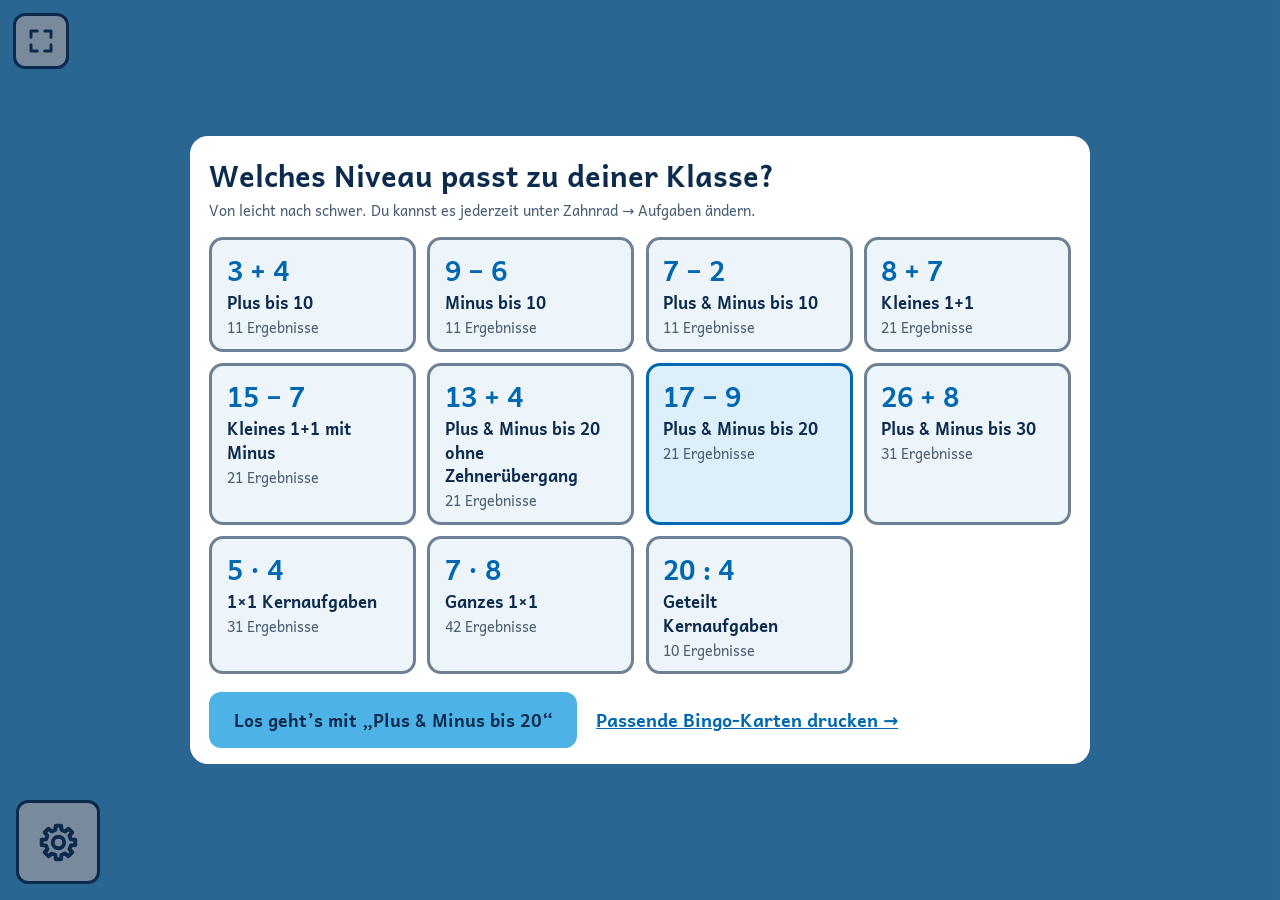
==== commit 2c96aeb4: "Neue Bausteine an DESIGN.md angepasst: Pop-ups über allen Knöpfen, Rand an Niveau-Karten, Knopfhöhe," ====
--- a/index.html
+++ b/index.html
@@ -12,7 +12,7 @@
   <link rel="manifest" href="manifest.webmanifest">
   <link rel="apple-touch-icon" href="icons/icon-180.png">
   <link rel="stylesheet" href="design.css?v=1">
-  <link rel="stylesheet" href="style.css?v=41">
+  <link rel="stylesheet" href="style.css?v=43">
 </head>
 <body class="game">
 <!-- Eigene Linien-Symbole (statt Emojis), siehe DESIGN.md -->
@@ -67,9 +67,11 @@
   <button id="btnBoardList" class="schwebe" hidden>Alle Ergebnisse</button>
   <div id="boardList" class="schrift" title="Antippen zum Verstecken" hidden></div>
   <button id="btnBoardFs" class="schwebe" hidden></button>
-  <div id="dotsPop" class="schrift" hidden title="Antippen zum Schließen"></div>
-  <div id="resultPop" class="schrift" hidden title="Antippen zum Schließen"></div>
-</div>
+</div>
+
+<!-- Pop-ups der Tafel: außerhalb von #screenBoard, damit sie auch Zahnrad und Knöpfe verdecken -->
+<div id="dotsPop" class="schrift" hidden title="Antippen zum Schließen"></div>
+<div id="resultPop" class="schrift" hidden title="Antippen zum Schließen"></div>
 
 <div id="tafelBtns" hidden>
   <div id="tafelPanel" hidden>
@@ -397,10 +399,10 @@
 </dialog>
 
 <script src="core.js?v=28"></script>
-<script src="sounds.js?v=18"></script>
-<script src="sync.js?v=8"></script>
+<script src="sounds.js?v=19"></script>
+<script src="sync.js?v=9"></script>
 <script src="guide.js?v=1"></script>
-<script src="app.js?v=45"></script>
+<script src="app.js?v=46"></script>
 <script>
 if ('serviceWorker' in navigator) navigator.serviceWorker.register('sw.js').catch(() => {});
 </script>
--- a/style.css
+++ b/style.css
@@ -574,7 +574,7 @@
 #tafelPanel { display: flex; gap: 0.6rem; }
 #tafelPanel[hidden] { display: none; }
 #tafelBtns button {
-  min-height: 52px; padding: 0 1rem; border-radius: var(--rundung);
+  min-height: var(--knopf-hoehe); padding: 0 1rem; border-radius: var(--rundung);
   font-size: clamp(0.95rem, 2.2vw, 1.15rem); font-weight: 700;
   background: var(--weiss); color: var(--dunkelblau); border: 3px solid var(--dunkelblau);
   -webkit-tap-highlight-color: transparent;
@@ -600,7 +600,7 @@
 #levelGrid { display: grid; grid-template-columns: repeat(auto-fill, minmax(190px, 1fr)); gap: 0.7rem; }
 .lvl {
   display: flex; flex-direction: column; align-items: flex-start; gap: 0.15rem; text-align: left;
-  padding: 0.7rem 0.9rem; border-radius: 14px; background: var(--hg); border: 3px solid transparent; color: var(--text);
+  padding: 0.7rem 0.9rem; border-radius: 14px; background: var(--hg); border: 3px solid var(--rand); color: var(--text);
 }
 .lvl.on { border-color: var(--akzent-text); background: var(--auswahl); }
 .lvl-ex { font-size: 1.7rem; font-weight: 700; color: var(--akzent-text); }
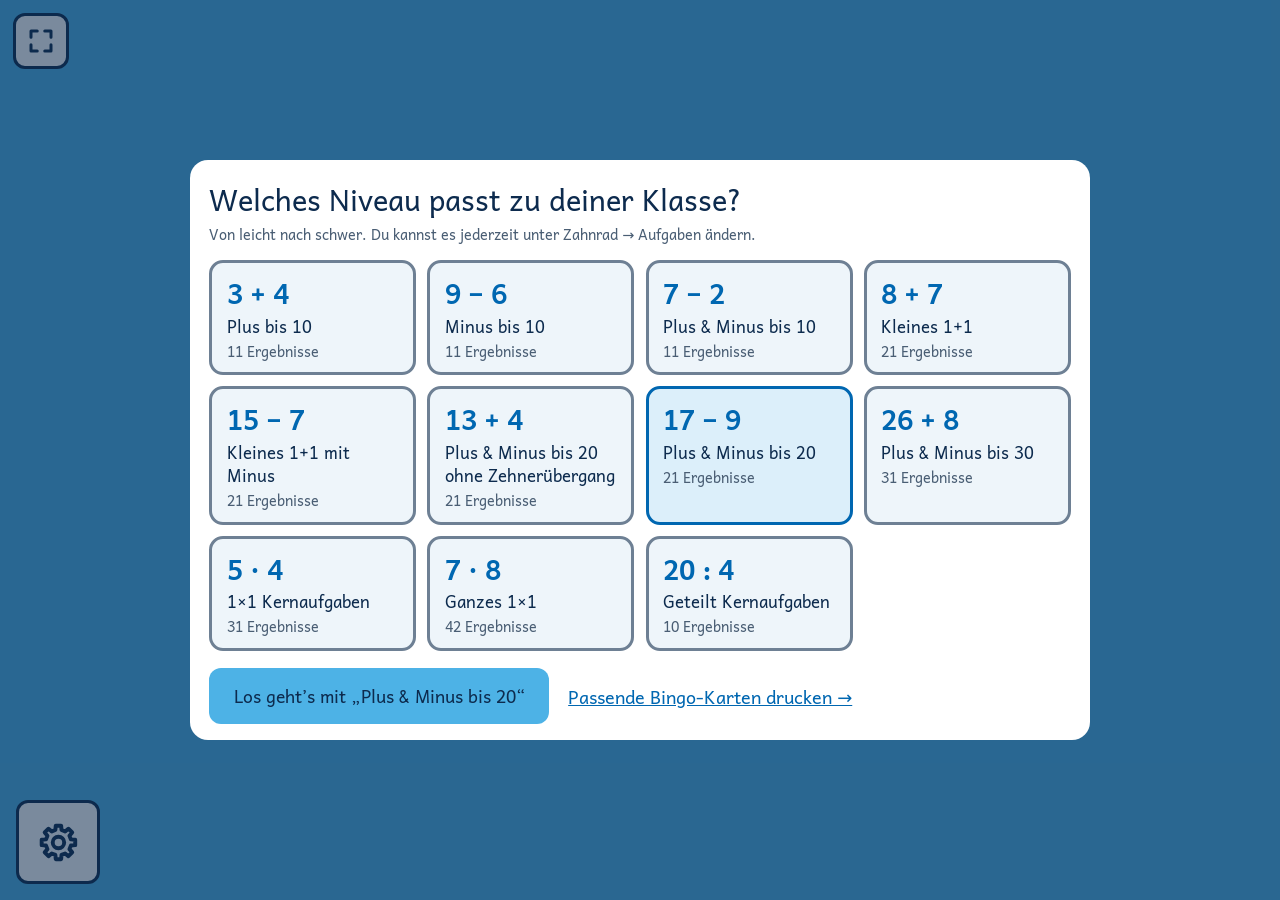
==== commit 281e3e83: "Fettschrift nur auf den Spielflächen; Einstellungen, Niveau-Auswahl, Anleitung und Fenster in normal" ====
--- a/index.html
+++ b/index.html
@@ -12,7 +12,7 @@
   <link rel="manifest" href="manifest.webmanifest">
   <link rel="apple-touch-icon" href="icons/icon-180.png">
   <link rel="stylesheet" href="design.css?v=1">
-  <link rel="stylesheet" href="style.css?v=43">
+  <link rel="stylesheet" href="style.css?v=44">
 </head>
 <body class="game">
 <!-- Eigene Linien-Symbole (statt Emojis), siehe DESIGN.md -->
--- a/style.css
+++ b/style.css
@@ -609,3 +609,10 @@
 #levelFoot { display: flex; flex-wrap: wrap; align-items: center; gap: 0.8rem 1.2rem; margin-top: 1.1rem; }
 #levelFoot .sbtn { font-size: 1.1rem; padding: 0 1.4rem; }
 #levelFoot a { color: var(--akzent-text); font-weight: 700; }
+
+/* Fettschrift nur auf den Spielflächen (große Zahlen, Knöpfe, Ergebnis-Liste auf iPad und Tafel).
+   Einstellungen, Niveau-Auswahl, Anleitung und Fenster in normaler Schrift (DESIGN.md: Fett unterscheidet nichts).
+   Die Beispielzahlen der Niveau-Karten und der Spielcode bleiben fett: Das sind Zahlen zum Erkennen. */
+#drawer, #drawer *, #guide, #guide *, dialog, dialog *,
+#levels, #levels *:not(.lvl-ex) { font-weight: 400 !important; }
+#drawer #codeBig, #drawer #codeBig * { font-weight: 700 !important; }
